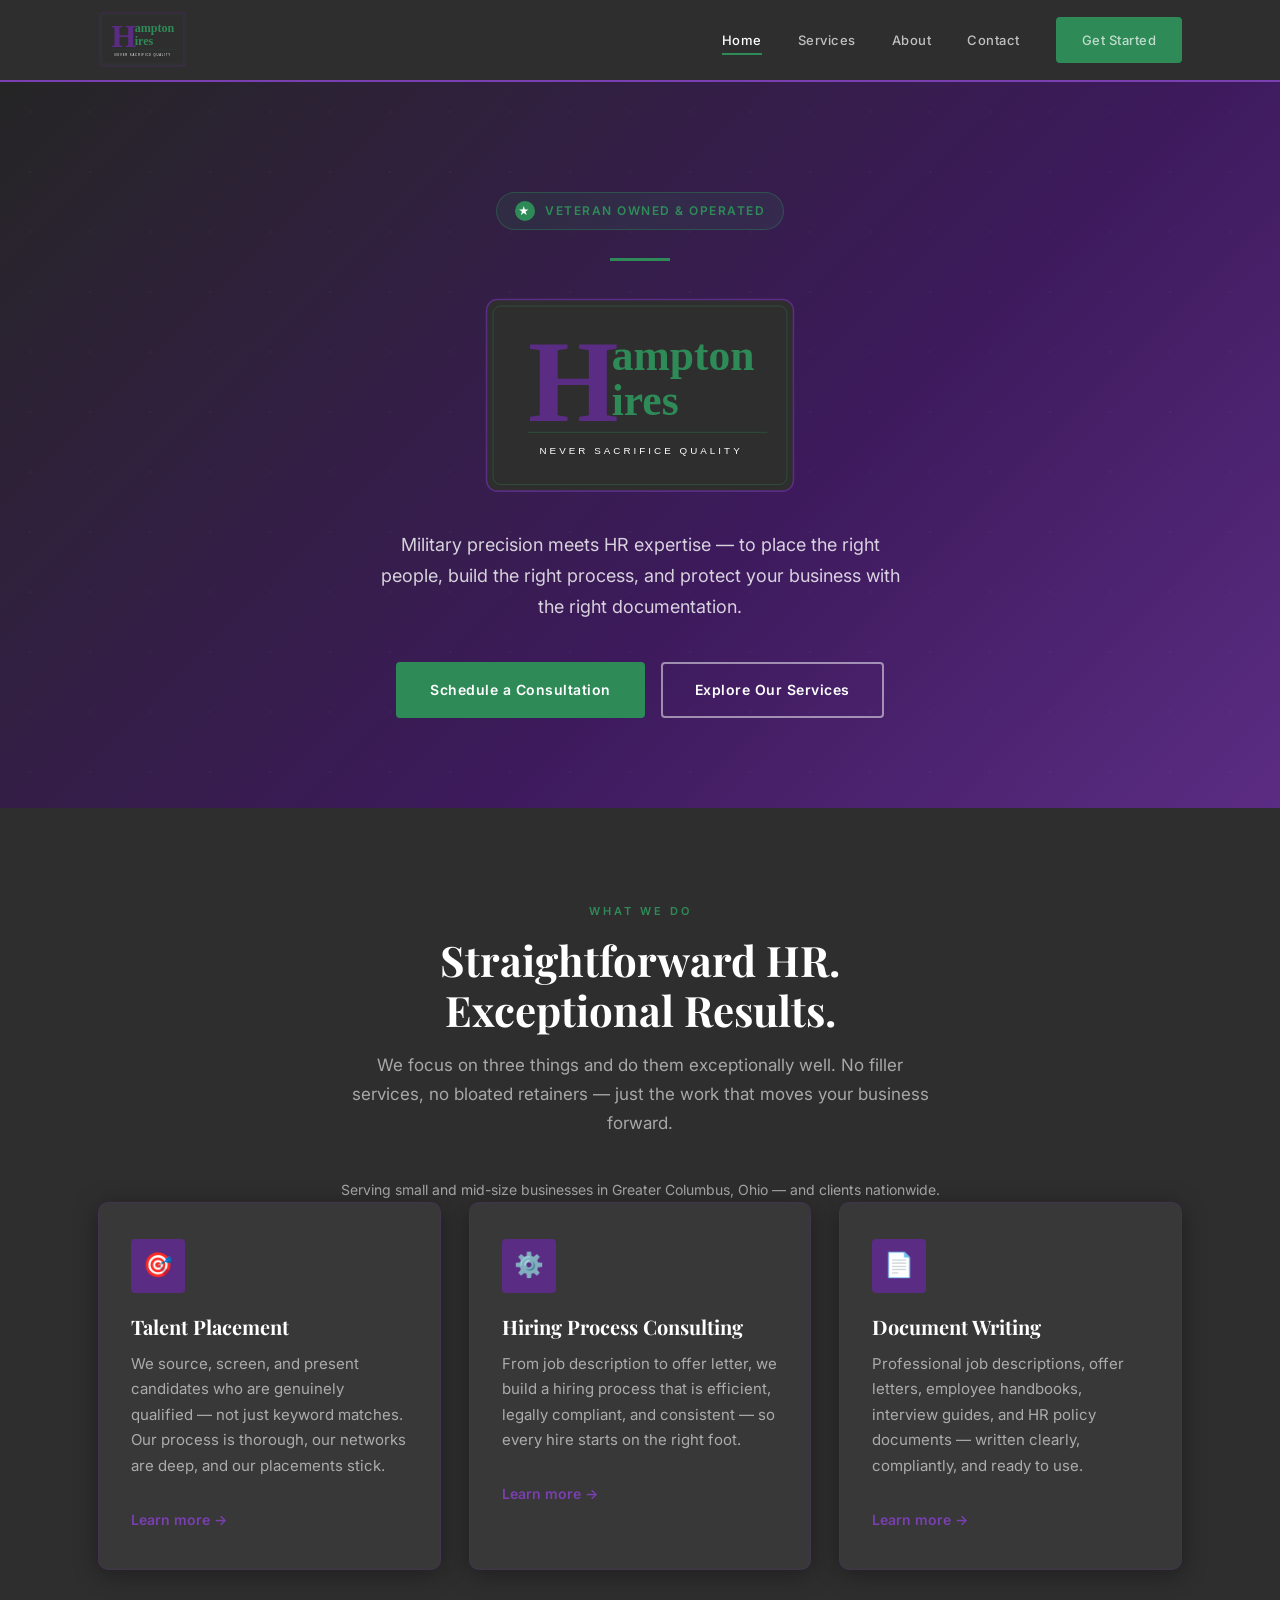
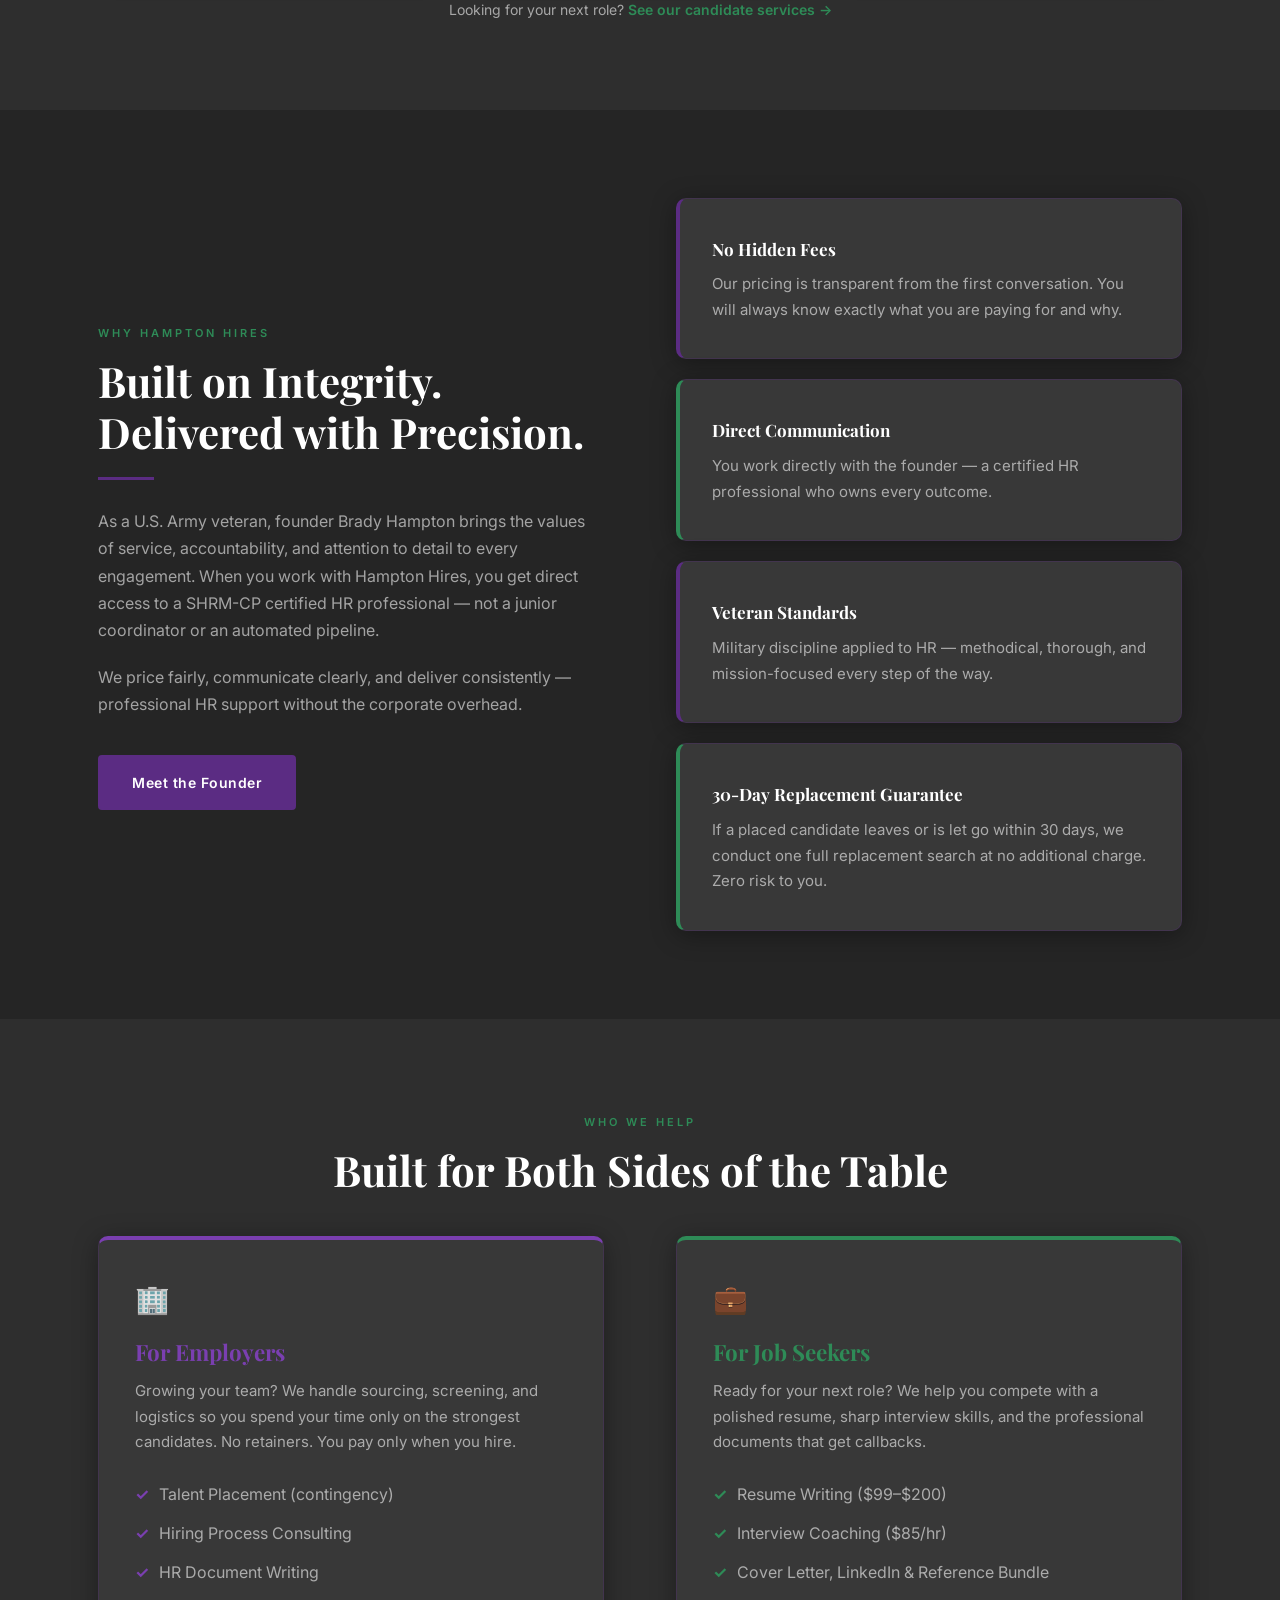
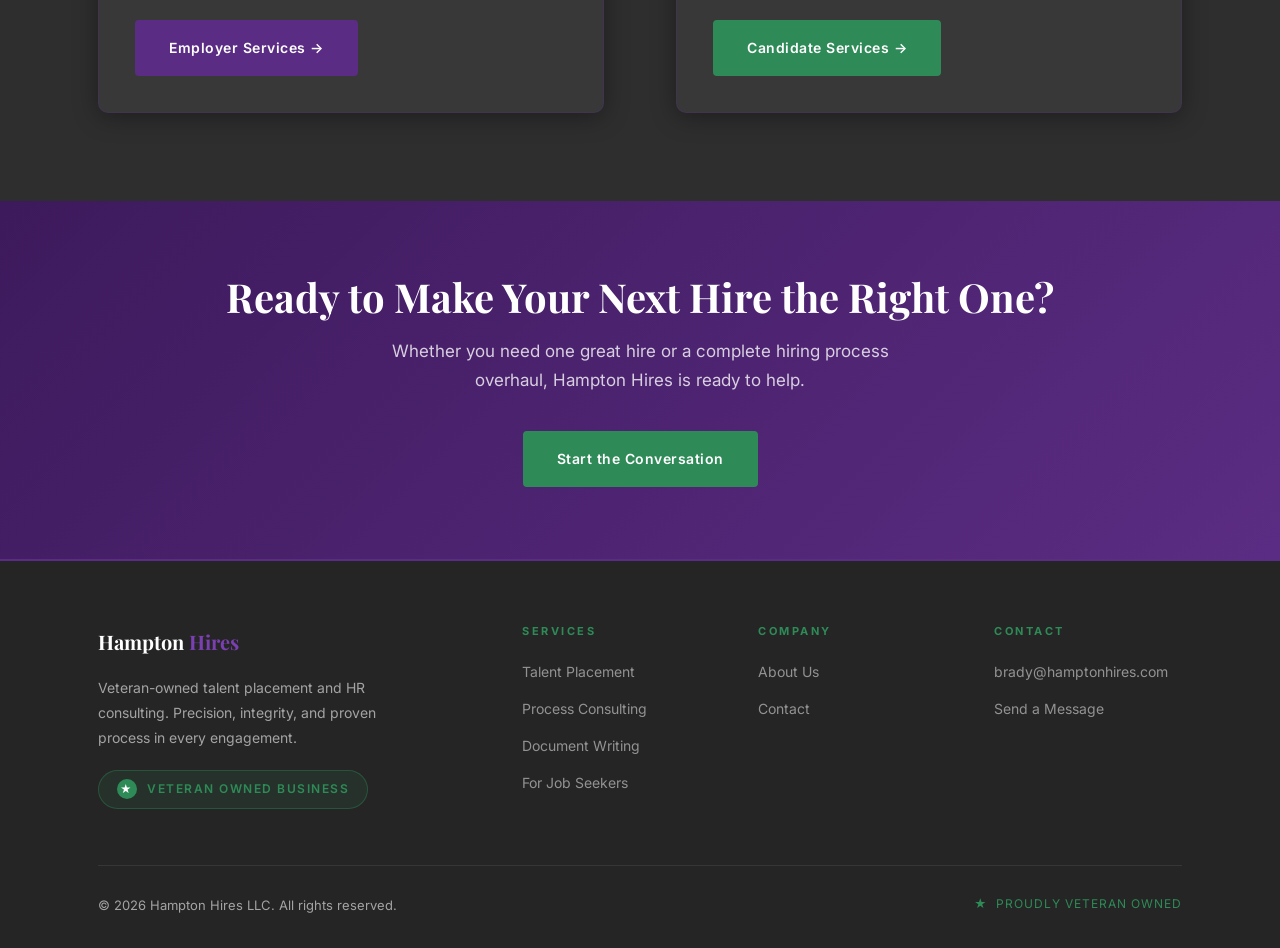
==== index.html @ 9182f96a "Wire Calendly link to all Schedule and Get Started CTAs" ====
<!DOCTYPE html>
<html lang="en">
<head>
  <meta charset="UTF-8"/>
  <meta name="viewport" content="width=device-width, initial-scale=1.0"/>
  <title>Hampton Hires | Precision Talent Placement</title>
  <meta name="description" content="Veteran-owned talent placement and HR consulting for small and mid-size businesses. Serving Greater Columbus, Ohio and clients nationwide. Precision hiring, proven process."/>
  <meta property="og:title" content="Hampton Hires | Precision Talent Placement"/>
  <meta property="og:description" content="Veteran-owned talent placement and HR consulting. Military precision meets HR expertise — Greater Columbus, Ohio and nationwide."/>
  <meta property="og:type" content="website"/>
  <meta property="og:url" content="https://bradyhampton1-design.github.io/hamptonhires/"/>
  <link rel="icon" type="image/svg+xml" href="logo.svg"/>
  <link rel="stylesheet" href="styles.css"/>
</head>
<body>

<nav class="nav">
  <div class="container nav-inner">
    <div class="nav-logo">
      <img src="logo.svg" alt="Hampton Hires — Never Sacrifice Quality" height="52" style="display:block;">
    </div>
    <div class="nav-links">
      <a href="index.html" class="active">Home</a>
      <a href="services.html">Services</a>
      <a href="about.html">About</a>
      <a href="contact.html">Contact</a>
      <a href="https://calendly.com/brady-hampton-1/30min" target="_blank" rel="noopener" class="btn btn-emerald nav-cta">Get Started</a>
    </div>
  </div>
</nav>

<section class="hero">
  <div class="container">
    <div class="hero-content" style="text-align:center;margin-left:auto;margin-right:auto;">
      <div class="vet-badge" style="margin-left:auto;margin-right:auto;">
        <div class="vet-badge-icon">&#9733;</div>
        Veteran Owned &amp; Operated
      </div>
      <div class="hero-rule" style="margin-left:auto;margin-right:auto;"></div>
      <img src="logo.svg" alt="Hampton Hires — Never Sacrifice Quality" style="width:320px;max-width:90%;margin-bottom:28px;display:block;margin-left:auto;margin-right:auto;">
      <p class="hero-sub" style="text-align:center;margin-left:auto;margin-right:auto;">Military precision meets HR expertise &mdash; to place the right people, build the right process, and protect your business with the right documentation.</p>
      <div class="hero-btns" style="justify-content:center;">
        <a href="https://calendly.com/brady-hampton-1/30min" target="_blank" rel="noopener" class="btn btn-emerald">Schedule a Consultation</a>
        <a href="services.html" class="btn btn-outline">Explore Our Services</a>
      </div>
    </div>
  </div>
</section>

<section class="section">
  <div class="container">
    <div class="text-center">
      <span class="eyebrow">What We Do</span>
      <h2 class="section-title">Straightforward HR.<br/>Exceptional Results.</h2>
      <p class="section-sub">We focus on three things and do them exceptionally well. No filler services, no bloated retainers &mdash; just the work that moves your business forward.</p>
      <p style="color:var(--text-muted);font-size:14px;margin-top:-8px;">Serving small and mid-size businesses in Greater Columbus, Ohio &mdash; and clients nationwide.</p>
    </div>
    <div class="card-grid">
      <div class="card">
        <div class="card-icon">&#127919;</div>
        <h3>Talent Placement</h3>
        <p>We source, screen, and present candidates who are genuinely qualified &mdash; not just keyword matches. Our process is thorough, our networks are deep, and our placements stick.</p>
        <br/><a href="services.html" style="color:var(--purple-light);font-weight:600;font-size:14px;">Learn more &rarr;</a>
      </div>
      <div class="card">
        <div class="card-icon">&#9881;&#65039;</div>
        <h3>Hiring Process Consulting</h3>
        <p>From job description to offer letter, we build a hiring process that is efficient, legally compliant, and consistent &mdash; so every hire starts on the right foot.</p>
        <br/><a href="services.html" style="color:var(--purple-light);font-weight:600;font-size:14px;">Learn more &rarr;</a>
      </div>
      <div class="card">
        <div class="card-icon">&#128196;</div>
        <h3>Document Writing</h3>
        <p>Professional job descriptions, offer letters, employee handbooks, interview guides, and HR policy documents &mdash; written clearly, compliantly, and ready to use.</p>
        <br/><a href="services.html" style="color:var(--purple-light);font-weight:600;font-size:14px;">Learn more &rarr;</a>
      </div>
    </div>
    <p style="text-align:center;margin-top:28px;font-size:14px;color:var(--text-muted);">Looking for your next role? <a href="services.html#candidates" style="color:var(--emerald);font-weight:600;">See our candidate services &rarr;</a></p>
  </div>
</section>

<section class="section bg-blush">
  <div class="container">
    <div class="two-col">
      <div>
        <span class="eyebrow">Why Hampton Hires</span>
        <h2 class="section-title" style="text-align:left;">Built on Integrity.<br/>Delivered with Precision.</h2>
        <div class="divider left" style="margin-bottom:28px;"></div>
        <p style="color:var(--text-muted);margin-bottom:20px;">As a U.S. Army veteran, founder Brady Hampton brings the values of service, accountability, and attention to detail to every engagement. When you work with Hampton Hires, you get direct access to a SHRM-CP certified HR professional &mdash; not a junior coordinator or an automated pipeline.</p>
        <p style="color:var(--text-muted);margin-bottom:36px;">We price fairly, communicate clearly, and deliver consistently &mdash; professional HR support without the corporate overhead.</p>
        <a href="about.html" class="btn btn-purple">Meet the Founder</a>
      </div>
      <div style="display:flex;flex-direction:column;gap:20px;">
        <div class="card" style="border-left:4px solid var(--purple);">
          <div style="font-family:'Playfair Display',serif;font-size:17px;font-weight:700;margin-bottom:8px;color:var(--white);">No Hidden Fees</div>
          <p>Our pricing is transparent from the first conversation. You will always know exactly what you are paying for and why.</p>
        </div>
        <div class="card" style="border-left:4px solid var(--emerald);">
          <div style="font-family:'Playfair Display',serif;font-size:17px;font-weight:700;margin-bottom:8px;color:var(--white);">Direct Communication</div>
          <p>You work directly with the founder &mdash; a certified HR professional who owns every outcome.</p>
        </div>
        <div class="card" style="border-left:4px solid var(--purple);">
          <div style="font-family:'Playfair Display',serif;font-size:17px;font-weight:700;margin-bottom:8px;color:var(--white);">Veteran Standards</div>
          <p>Military discipline applied to HR &mdash; methodical, thorough, and mission-focused every step of the way.</p>
        </div>
        <div class="card" style="border-left:4px solid var(--emerald);">
          <div style="font-family:'Playfair Display',serif;font-size:17px;font-weight:700;margin-bottom:8px;color:var(--white);">30-Day Replacement Guarantee</div>
          <p>If a placed candidate leaves or is let go within 30 days, we conduct one full replacement search at no additional charge. Zero risk to you.</p>
        </div>
      </div>
    </div>
  </div>
</section>

<!-- FOR EMPLOYERS / FOR JOB SEEKERS -->
<section class="section">
  <div class="container">
    <div class="text-center" style="margin-bottom:40px;">
      <span class="eyebrow">Who We Help</span>
      <h2 class="section-title">Built for Both Sides of the Table</h2>
    </div>
    <div class="two-col">
      <div class="card" style="border-top:4px solid var(--purple-light);padding:36px;">
        <div style="font-size:28px;margin-bottom:16px;">&#127970;</div>
        <h3 style="color:var(--purple-light);font-family:'Playfair Display',serif;font-size:1.4rem;margin-bottom:12px;">For Employers</h3>
        <p style="color:var(--text-muted);margin-bottom:20px;">Growing your team? We handle sourcing, screening, and logistics so you spend your time only on the strongest candidates. No retainers. You pay only when you hire.</p>
        <ul style="list-style:none;padding:0;margin:0 0 28px;">
          <li style="padding:6px 0;color:var(--text-muted);display:flex;gap:10px;"><span style="color:var(--purple-light);font-weight:700;">&#10003;</span> Talent Placement (contingency)</li>
          <li style="padding:6px 0;color:var(--text-muted);display:flex;gap:10px;"><span style="color:var(--purple-light);font-weight:700;">&#10003;</span> Hiring Process Consulting</li>
          <li style="padding:6px 0;color:var(--text-muted);display:flex;gap:10px;"><span style="color:var(--purple-light);font-weight:700;">&#10003;</span> HR Document Writing</li>
        </ul>
        <a href="services.html" class="btn btn-purple">Employer Services &rarr;</a>
      </div>
      <div class="card" style="border-top:4px solid var(--emerald);padding:36px;">
        <div style="font-size:28px;margin-bottom:16px;">&#128188;</div>
        <h3 style="color:var(--emerald);font-family:'Playfair Display',serif;font-size:1.4rem;margin-bottom:12px;">For Job Seekers</h3>
        <p style="color:var(--text-muted);margin-bottom:20px;">Ready for your next role? We help you compete with a polished resume, sharp interview skills, and the professional documents that get callbacks.</p>
        <ul style="list-style:none;padding:0;margin:0 0 28px;">
          <li style="padding:6px 0;color:var(--text-muted);display:flex;gap:10px;"><span style="color:var(--emerald);font-weight:700;">&#10003;</span> Resume Writing ($99&ndash;$200)</li>
          <li style="padding:6px 0;color:var(--text-muted);display:flex;gap:10px;"><span style="color:var(--emerald);font-weight:700;">&#10003;</span> Interview Coaching ($85/hr)</li>
          <li style="padding:6px 0;color:var(--text-muted);display:flex;gap:10px;"><span style="color:var(--emerald);font-weight:700;">&#10003;</span> Cover Letter, LinkedIn &amp; Reference Bundle</li>
        </ul>
        <a href="services.html#candidates" class="btn btn-emerald">Candidate Services &rarr;</a>
      </div>
    </div>
  </div>
</section>

<section style="background:linear-gradient(135deg,var(--purple-dark),var(--purple));padding:72px 0;">
  <div class="container text-center">
    <h2 style="color:var(--white);font-size:clamp(26px,4vw,40px);margin-bottom:16px;">Ready to Make Your Next Hire the Right One?</h2>
    <p style="color:rgba(255,255,255,0.78);font-size:17px;margin-bottom:36px;max-width:520px;margin-left:auto;margin-right:auto;">Whether you need one great hire or a complete hiring process overhaul, Hampton Hires is ready to help.</p>
    <a href="contact.html" class="btn btn-emerald">Start the Conversation</a>
  </div>
</section>

<footer class="footer">
  <div class="container">
    <div class="footer-grid">
      <div class="footer-brand">
        <div style="color:white;font-family:'Playfair Display',serif;font-size:20px;font-weight:700;">Hampton<span style="color:var(--purple-light);"> Hires</span></div>
        <p>Veteran-owned talent placement and HR consulting. Precision, integrity, and proven process in every engagement.</p>
        <div class="vet-badge" style="margin-top:20px;margin-bottom:0;"><div class="vet-badge-icon">&#9733;</div>Veteran Owned Business</div>
      </div>
      <div>
        <h4>Services</h4>
        <ul>
          <li><a href="services.html">Talent Placement</a></li>
          <li><a href="services.html">Process Consulting</a></li>
          <li><a href="services.html">Document Writing</a></li>
          <li><a href="services.html#candidates">For Job Seekers</a></li>
        </ul>
      </div>
      <div>
        <h4>Company</h4>
        <ul>
          <li><a href="about.html">About Us</a></li>
                    <li><a href="contact.html">Contact</a></li>
        </ul>
      </div>
      <div>
        <h4>Contact</h4>
        <ul>
          <li><a href="mailto:brady@hamptonhires.com">brady@hamptonhires.com</a></li>
          <li><a href="contact.html">Send a Message</a></li>
        </ul>
      </div>
    </div>
    <div class="footer-bottom">
      <span>&copy; 2026 Hampton Hires LLC. All rights reserved.</span>
      <div class="footer-vet"><span>&#9733;</span><span>Proudly Veteran Owned</span></div>
    </div>
  </div>
</footer>
</body>
</html>
---- styles.css ----
/* ═══════════════════════════════════════════════
   HAMPTON HIRES — Shared Stylesheet
   Colors (matching logo):
     Purple   #5b2c83  (primary)
     Emerald  #2e8b57  (secondary / veteran)
     Charcoal #2e2e2e  (main dark background)
     Dark     #252525  (deeper sections)
     Card     #383838  (card surfaces)
     White    #ffffff
═══════════════════════════════════════════════ */

@import url('https://fonts.googleapis.com/css2?family=Playfair+Display:wght@400;600;700&family=Inter:wght@300;400;500;600&display=swap');

*, *::before, *::after { box-sizing: border-box; margin: 0; padding: 0; }

:root {
  --purple:        #5b2c83;
  --purple-dark:   #3d1a5c;
  --purple-light:  #7a3fb0;
  --emerald:       #2e8b57;
  --emerald-dark:  #1f6340;
  --charcoal:      #2e2e2e;
  --charcoal-dark: #252525;
  --charcoal-card: #383838;
  --blush:         var(--purple-light);
  --blush-light:   var(--charcoal-card);
  --white:         #ffffff;
  --text:          #f0f0f0;
  --text-muted:    rgba(255,255,255,0.58);
  --border:        rgba(91,44,131,0.3);
  --radius:        4px;
  --radius-lg:     10px;
  --shadow:        0 4px 24px rgba(0,0,0,0.35);
  --shadow-lg:     0 8px 40px rgba(0,0,0,0.5);
  --transition:    0.22s ease;
}

html { scroll-behavior: smooth; }

body {
  font-family: 'Inter', sans-serif;
  font-size: 16px;
  line-height: 1.7;
  color: var(--text);
  background: var(--charcoal);
}

h1, h2, h3, h4 {
  font-family: 'Playfair Display', Georgia, serif;
  font-weight: 700;
  line-height: 1.2;
  color: var(--white);
}

a { text-decoration: none; color: inherit; }
img { max-width: 100%; display: block; }
ul { list-style: none; }

/* ── UTILITY ── */
.container { max-width: 1140px; margin: 0 auto; padding: 0 28px; }
.section    { padding: 88px 0; }
.section-sm { padding: 56px 0; }
.text-center { text-align: center; }
.text-purple  { color: var(--purple-light); }
.text-emerald { color: var(--emerald); }
.bg-purple    { background: var(--purple); }
.bg-charcoal  { background: var(--charcoal-dark); }
.bg-blush     { background: var(--charcoal-dark); }

.eyebrow {
  display: inline-block;
  font-family: 'Inter', sans-serif;
  font-size: 11px;
  font-weight: 600;
  letter-spacing: 3px;
  text-transform: uppercase;
  color: var(--emerald);
  margin-bottom: 14px;
}

.section-title {
  font-size: clamp(28px, 4vw, 42px);
  margin-bottom: 16px;
}

.section-sub {
  font-size: 17px;
  color: var(--text-muted);
  max-width: 580px;
  margin: 0 auto 48px;
}

/* ── BUTTONS ── */
.btn {
  display: inline-block;
  padding: 14px 32px;
  border-radius: var(--radius);
  font-family: 'Inter', sans-serif;
  font-size: 14px;
  font-weight: 600;
  letter-spacing: 0.5px;
  cursor: pointer;
  transition: all var(--transition);
  border: 2px solid transparent;
}

.btn-purple {
  background: var(--purple);
  color: var(--white);
  border-color: var(--purple);
}
.btn-purple:hover {
  background: var(--purple-dark);
  border-color: var(--purple-dark);
  transform: translateY(-1px);
  box-shadow: 0 6px 20px rgba(91,44,131,0.4);
}

.btn-emerald {
  background: var(--emerald);
  color: var(--white);
  border-color: var(--emerald);
}
.btn-emerald:hover {
  background: var(--emerald-dark);
  border-color: var(--emerald-dark);
  transform: translateY(-1px);
  box-shadow: 0 6px 20px rgba(46,139,87,0.4);
}

.btn-outline {
  background: transparent;
  color: var(--white);
  border-color: rgba(255,255,255,0.5);
}
.btn-outline:hover {
  background: rgba(255,255,255,0.1);
  border-color: var(--white);
}

.btn-outline-purple {
  background: transparent;
  color: var(--purple-light);
  border-color: var(--purple-light);
}
.btn-outline-purple:hover {
  background: var(--purple);
  color: var(--white);
  border-color: var(--purple);
}

/* ── NAVIGATION ── */
.nav {
  position: sticky;
  top: 0;
  z-index: 100;
  background: var(--charcoal);
  border-bottom: 2px solid var(--purple-light);
}

.nav-inner {
  display: flex;
  align-items: center;
  justify-content: space-between;
  height: 80px;
}

.nav-logo {
  display: flex;
  flex-direction: column;
  line-height: 1;
}

.nav-logo img {
  height: 58px;
  width: auto;
}

.nav-links {
  display: flex;
  align-items: center;
  gap: 36px;
}

.nav-links a {
  font-size: 13px;
  font-weight: 500;
  letter-spacing: 0.5px;
  color: rgba(255,255,255,0.7);
  transition: color var(--transition);
  position: relative;
}

.nav-links a::after {
  content: '';
  position: absolute;
  bottom: -4px;
  left: 0;
  width: 0;
  height: 2px;
  background: var(--emerald);
  transition: width var(--transition);
}

.nav-links a:hover,
.nav-links a.active { color: var(--white); }
.nav-links a:hover::after,
.nav-links a.active::after { width: 100%; }

.nav-cta {
  font-size: 13px;
  padding: 10px 24px;
}

/* ── VETERAN BADGE ── */
.vet-badge {
  display: inline-flex;
  align-items: center;
  gap: 10px;
  background: rgba(46,139,87,0.12);
  border: 1px solid rgba(46,139,87,0.4);
  border-radius: 30px;
  padding: 8px 18px;
  font-size: 12px;
  font-weight: 600;
  letter-spacing: 1.5px;
  text-transform: uppercase;
  color: var(--emerald);
  margin-bottom: 28px;
}

.vet-badge-icon {
  width: 20px;
  height: 20px;
  background: var(--emerald);
  border-radius: 50%;
  display: flex;
  align-items: center;
  justify-content: center;
  font-size: 11px;
  color: white;
  flex-shrink: 0;
}

/* ── HERO ── */
.hero {
  background: linear-gradient(135deg, var(--charcoal-dark) 0%, var(--purple-dark) 60%, var(--purple) 100%);
  color: var(--white);
  padding: 110px 0 90px;
  position: relative;
  overflow: hidden;
}

.hero::before {
  content: '';
  position: absolute;
  inset: 0;
  background: url("data:image/svg+xml,%3Csvg width='60' height='60' viewBox='0 0 60 60' xmlns='http://www.w3.org/2000/svg'%3E%3Cg fill='none' fill-rule='evenodd'%3E%3Cg fill='%23ffffff' fill-opacity='0.04'%3E%3Ccircle cx='30' cy='30' r='1'/%3E%3C/g%3E%3C/g%3E%3C/svg%3E");
  pointer-events: none;
}

.hero-content { position: relative; max-width: 680px; margin-left: auto; margin-right: auto; text-align: center; }

.hero h1 {
  font-size: clamp(38px, 6vw, 64px);
  color: var(--white);
  margin-bottom: 24px;
  line-height: 1.1;
}

.hero h1 em {
  font-style: normal;
  color: var(--emerald);
}

.hero-sub {
  font-size: 18px;
  color: rgba(255,255,255,0.8);
  margin-bottom: 40px;
  line-height: 1.7;
  max-width: 520px;
  margin-left: auto;
  margin-right: auto;
  text-align: center;
}

.hero-btns { display: flex; gap: 16px; flex-wrap: wrap; justify-content: center; }

.hero-rule {
  width: 60px;
  height: 3px;
  background: var(--emerald);
  margin: 0 auto 32px;
}

/* ── CARDS ── */
.card-grid {
  display: grid;
  grid-template-columns: repeat(auto-fit, minmax(300px, 1fr));
  gap: 28px;
}

.card {
  background: var(--charcoal-card);
  border: 1px solid rgba(91,44,131,0.3);
  border-radius: var(--radius-lg);
  padding: 36px 32px;
  box-shadow: var(--shadow);
  transition: all var(--transition);
}

.card:hover {
  transform: translateY(-4px);
  box-shadow: var(--shadow-lg);
  border-color: rgba(91,44,131,0.55);
}

.card h3 { font-size: 20px; margin-bottom: 12px; color: var(--white); }
.card p  { font-size: 15px; color: var(--text-muted); line-height: 1.7; }

.card-icon {
  width: 54px;
  height: 54px;
  border-radius: var(--radius);
  background: var(--purple);
  display: flex;
  align-items: center;
  justify-content: center;
  margin-bottom: 22px;
  font-size: 24px;
}

.card-icon.emerald { background: var(--emerald); }

/* ── DIVIDER ── */
.divider {
  width: 56px;
  height: 3px;
  background: var(--purple);
  margin: 20px auto 0;
}

.divider.left    { margin: 20px 0 0; }
.divider.emerald { background: var(--emerald); }

/* ── STATS BAR ── */
.stats-bar {
  background: var(--purple-dark);
  padding: 48px 0;
  border-top: 1px solid rgba(91,44,131,0.4);
  border-bottom: 1px solid rgba(91,44,131,0.4);
}

.stats-grid {
  display: grid;
  grid-template-columns: repeat(auto-fit, minmax(180px, 1fr));
  gap: 32px;
  text-align: center;
}

.stat-num {
  font-family: 'Playfair Display', serif;
  font-size: 42px;
  font-weight: 700;
  color: var(--white);
  line-height: 1;
  margin-bottom: 6px;
}

.stat-label {
  font-size: 12px;
  letter-spacing: 2px;
  text-transform: uppercase;
  color: rgba(255,255,255,0.6);
}

/* ── PRICING ── */
.pricing-note {
  background: var(--charcoal-dark);
  border: 1px solid var(--border);
  color: var(--white);
  border-radius: var(--radius-lg);
  padding: 40px 48px;
  display: flex;
  align-items: center;
  gap: 40px;
  flex-wrap: wrap;
  overflow: hidden;
  min-width: 0;
}

.pricing-range {
  font-family: 'Playfair Display', serif;
  font-size: clamp(28px, 5vw, 44px);
  font-weight: 700;
  color: var(--emerald);
  white-space: nowrap;
  flex-shrink: 1;
  min-width: 0;
}

.pricing-sub {
  font-size: 13px;
  color: rgba(255,255,255,0.55);
  margin-top: 4px;
  letter-spacing: 1px;
  text-transform: uppercase;
}

/* ── JOB CARDS ── */
.job-card {
  background: var(--charcoal-card);
  border: 1px solid rgba(91,44,131,0.25);
  border-left: 4px solid var(--purple);
  border-radius: var(--radius-lg);
  padding: 28px 32px;
  display: flex;
  align-items: flex-start;
  justify-content: space-between;
  gap: 24px;
  box-shadow: var(--shadow);
  transition: all var(--transition);
  flex-wrap: wrap;
}

.job-card:hover {
  transform: translateY(-2px);
  box-shadow: var(--shadow-lg);
  border-left-color: var(--emerald);
}

.job-title { font-size: 20px; margin-bottom: 6px; color: var(--white); }

.job-meta {
  display: flex;
  gap: 18px;
  flex-wrap: wrap;
  font-size: 13px;
  color: var(--text-muted);
  margin-top: 8px;
}

.job-tag {
  display: inline-block;
  background: rgba(91,44,131,0.2);
  color: var(--purple-light);
  font-size: 11px;
  font-weight: 600;
  letter-spacing: 1px;
  text-transform: uppercase;
  padding: 4px 12px;
  border-radius: 20px;
  border: 1px solid rgba(91,44,131,0.35);
}

/* ── FOOTER ── */
.footer {
  background: var(--charcoal-dark);
  color: var(--text-muted);
  padding: 64px 0 32px;
  border-top: 2px solid var(--purple);
}

.footer-grid {
  display: grid;
  grid-template-columns: 2fr 1fr 1fr 1fr;
  gap: 48px;
  margin-bottom: 56px;
}

.footer-brand p {
  font-size: 14px;
  line-height: 1.8;
  margin-top: 16px;
  max-width: 280px;
}

.footer h4 {
  font-family: 'Inter', sans-serif;
  font-size: 11px;
  letter-spacing: 2.5px;
  text-transform: uppercase;
  color: var(--emerald);
  margin-bottom: 20px;
}

.footer ul li { margin-bottom: 10px; }
.footer ul li a {
  font-size: 14px;
  color: rgba(255,255,255,0.5);
  transition: color var(--transition);
}
.footer ul li a:hover { color: var(--white); }

.footer-bottom {
  border-top: 1px solid rgba(255,255,255,0.08);
  padding-top: 28px;
  display: flex;
  justify-content: space-between;
  align-items: center;
  flex-wrap: wrap;
  gap: 12px;
  font-size: 13px;
}

.footer-vet {
  display: flex;
  align-items: center;
  gap: 8px;
  font-size: 12px;
  color: var(--emerald);
  letter-spacing: 1px;
  text-transform: uppercase;
}

/* ── PAGE HEADER ── */
.page-header {
  background: linear-gradient(135deg, var(--charcoal-dark) 0%, var(--purple-dark) 100%);
  padding: 72px 0 60px;
  color: var(--white);
  border-bottom: 1px solid rgba(91,44,131,0.3);
}

.page-header h1 { color: var(--white); font-size: clamp(32px,5vw,52px); }
.page-header p  { color: rgba(255,255,255,0.7); font-size: 17px; margin-top: 14px; max-width: 560px; }

/* ── FORM ── */
.form-group { margin-bottom: 22px; }
label {
  display: block;
  font-size: 13px;
  font-weight: 600;
  letter-spacing: 0.5px;
  color: rgba(255,255,255,0.85);
  margin-bottom: 8px;
}
input, textarea, select {
  width: 100%;
  padding: 13px 16px;
  border: 1px solid rgba(91,44,131,0.35);
  border-radius: var(--radius);
  font-family: 'Inter', sans-serif;
  font-size: 15px;
  color: var(--text);
  background: var(--charcoal-dark);
  transition: border-color var(--transition), box-shadow var(--transition);
  outline: none;
}
input::placeholder, textarea::placeholder { color: rgba(255,255,255,0.42); }
select option { background: var(--charcoal-dark); color: var(--text); }
input:focus, textarea:focus, select:focus {
  border-color: var(--purple-light);
  box-shadow: 0 0 0 3px rgba(91,44,131,0.2);
}
textarea { min-height: 140px; resize: vertical; }

/* ── TWO COLUMN GRIDS ── */
.two-col { display: grid; grid-template-columns: 1fr 1fr; gap: 72px; align-items: center; }
.two-col-aside { display: grid; grid-template-columns: 1fr 360px; gap: 56px; align-items: start; }

/* ── RESPONSIVE ── */
@media (max-width: 768px) {
  .nav-links { display: none; }
  .footer-grid { grid-template-columns: 1fr 1fr; }
  .pricing-note { flex-direction: column; gap: 20px; }
  .job-card { flex-direction: column; }
  .two-col { grid-template-columns: 1fr; gap: 40px; }
  .two-col-aside { grid-template-columns: 1fr; gap: 40px; }
}

@media (max-width: 480px) {
  .footer-grid { grid-template-columns: 1fr; }
  .hero-btns { flex-direction: column; }
  .section { padding: 60px 0; }
}
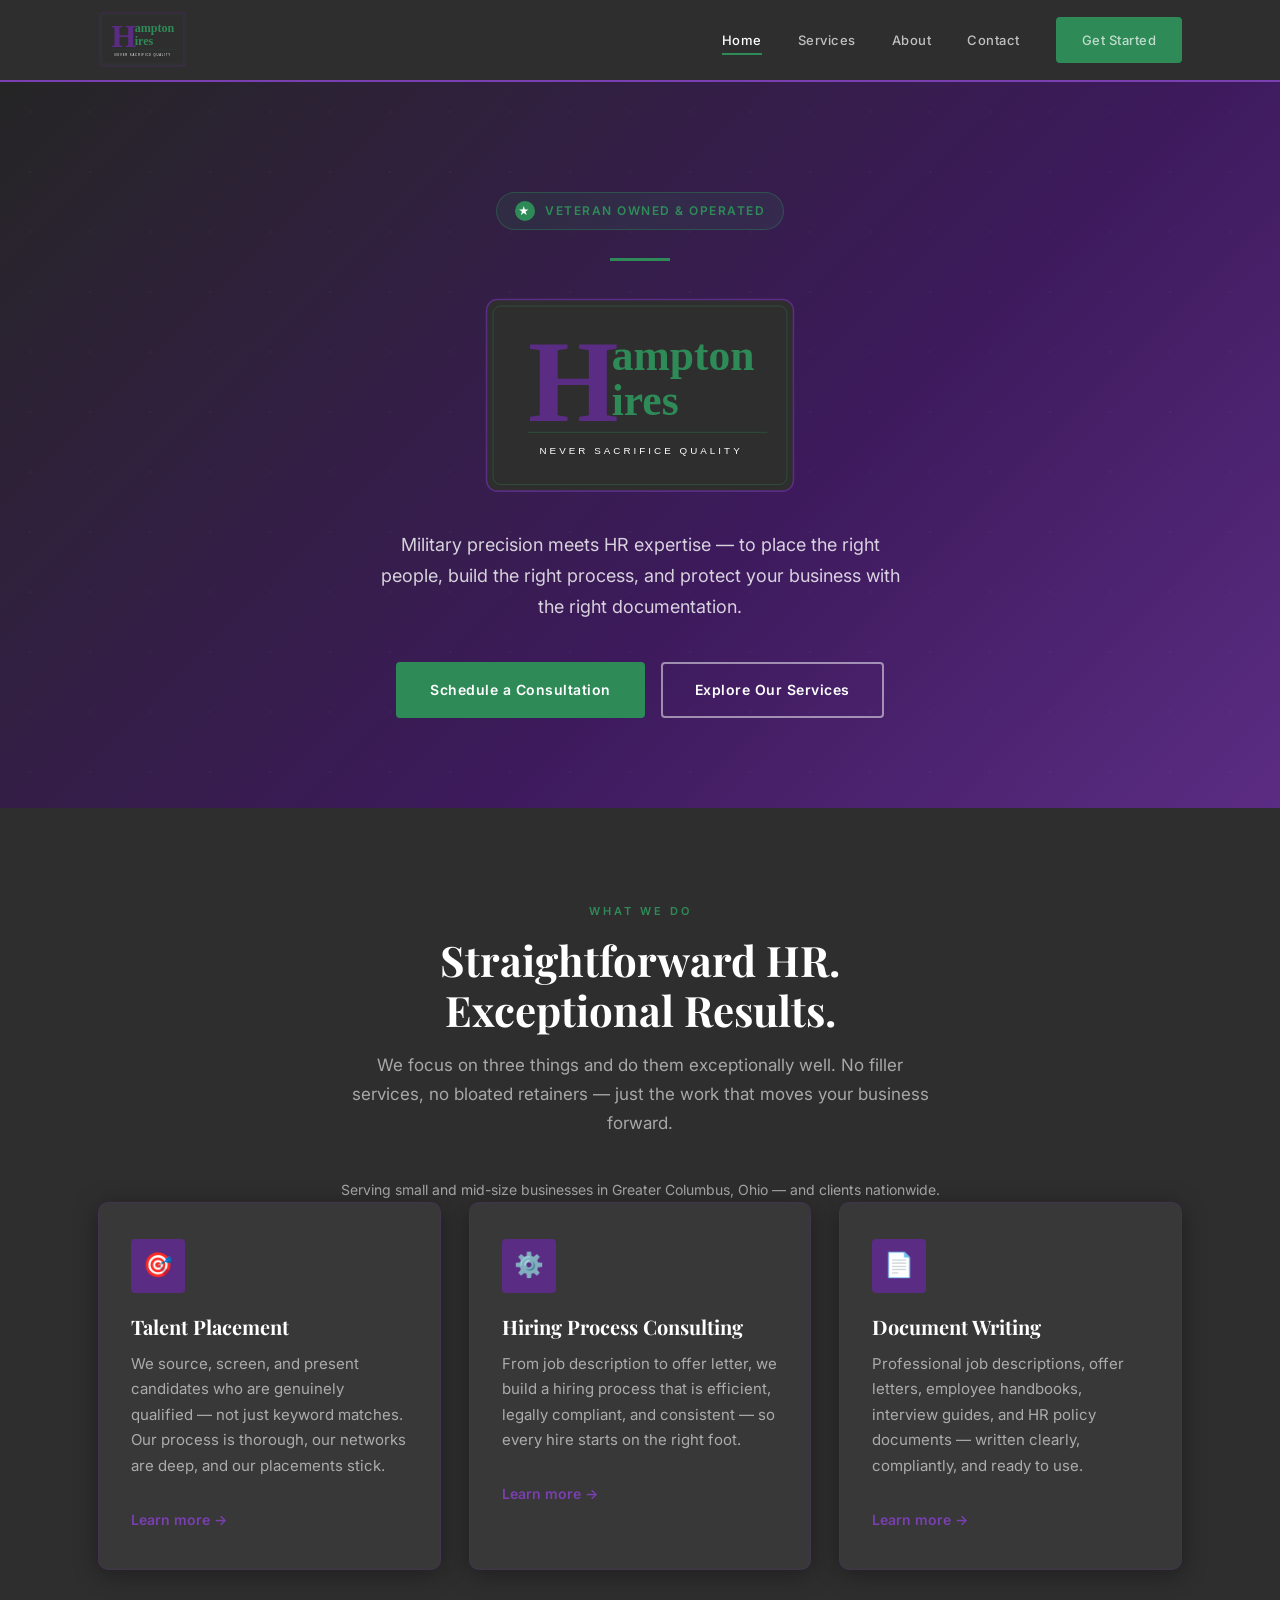
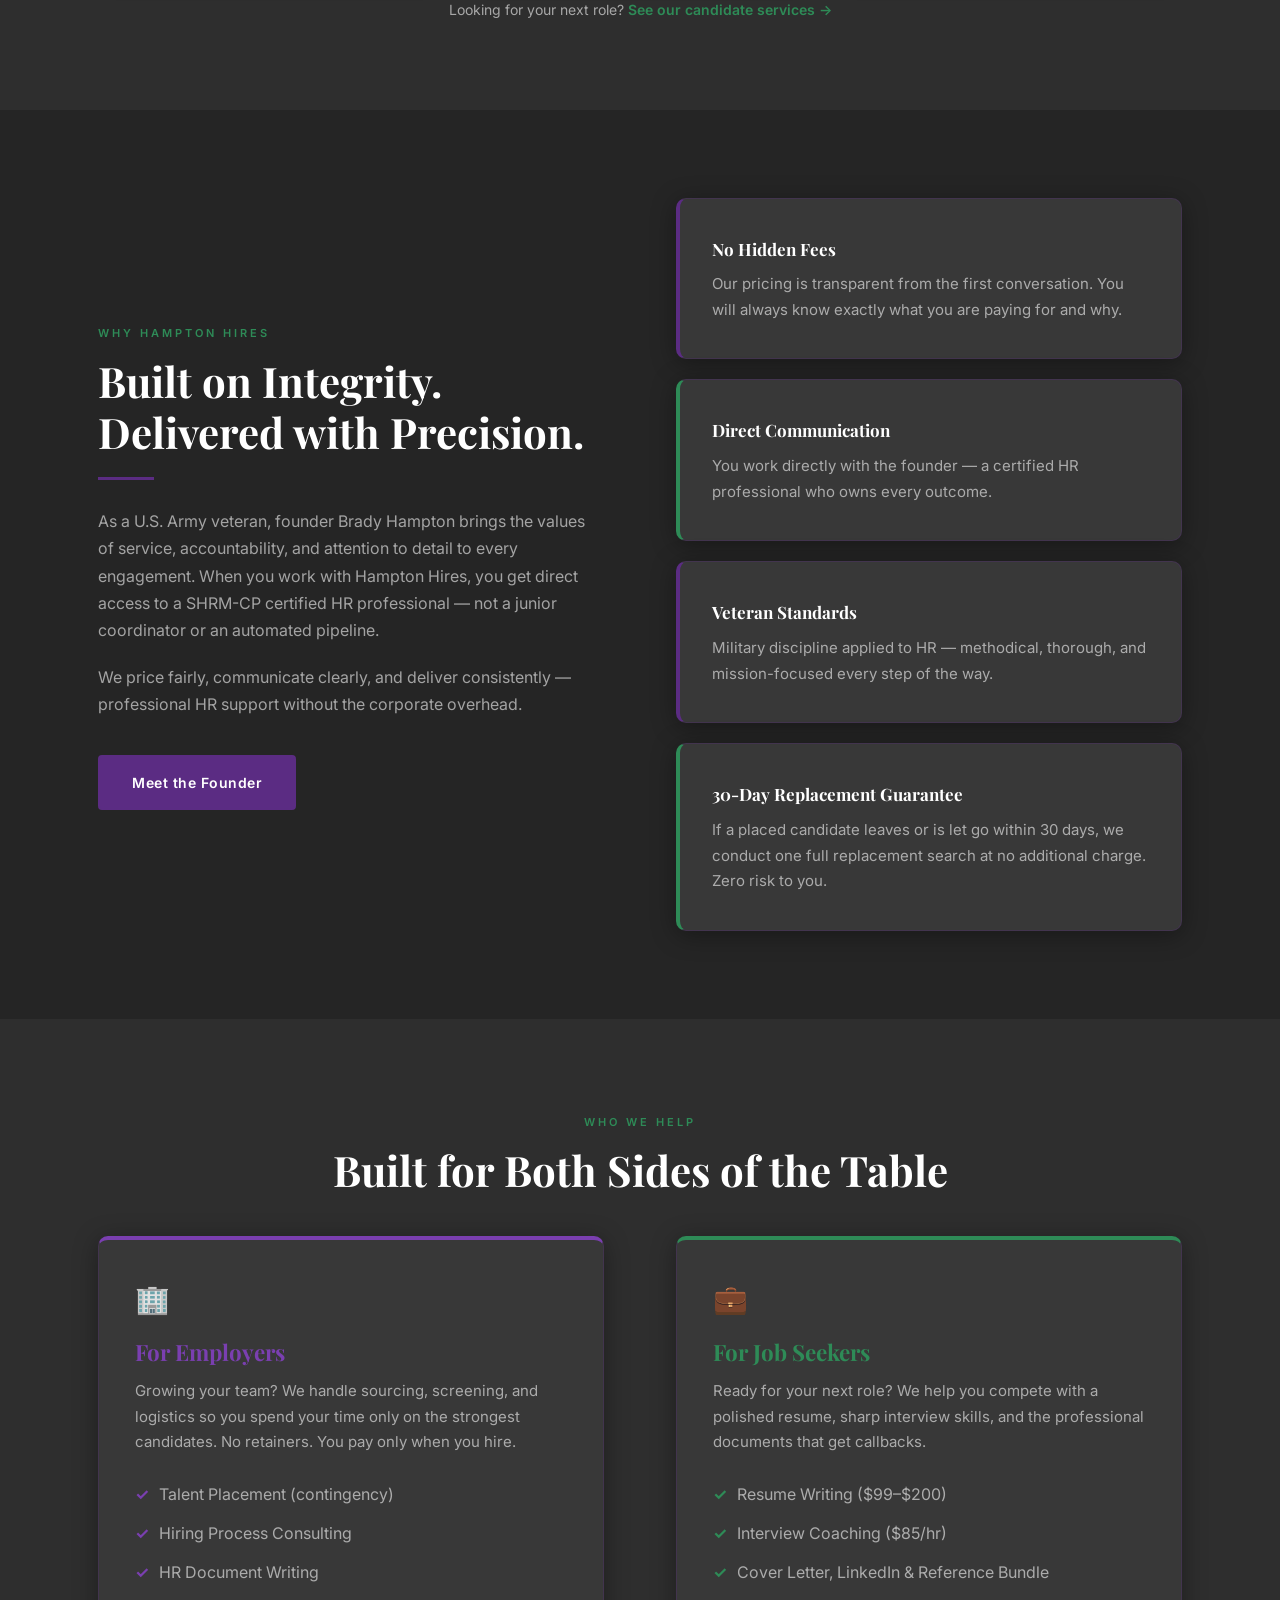
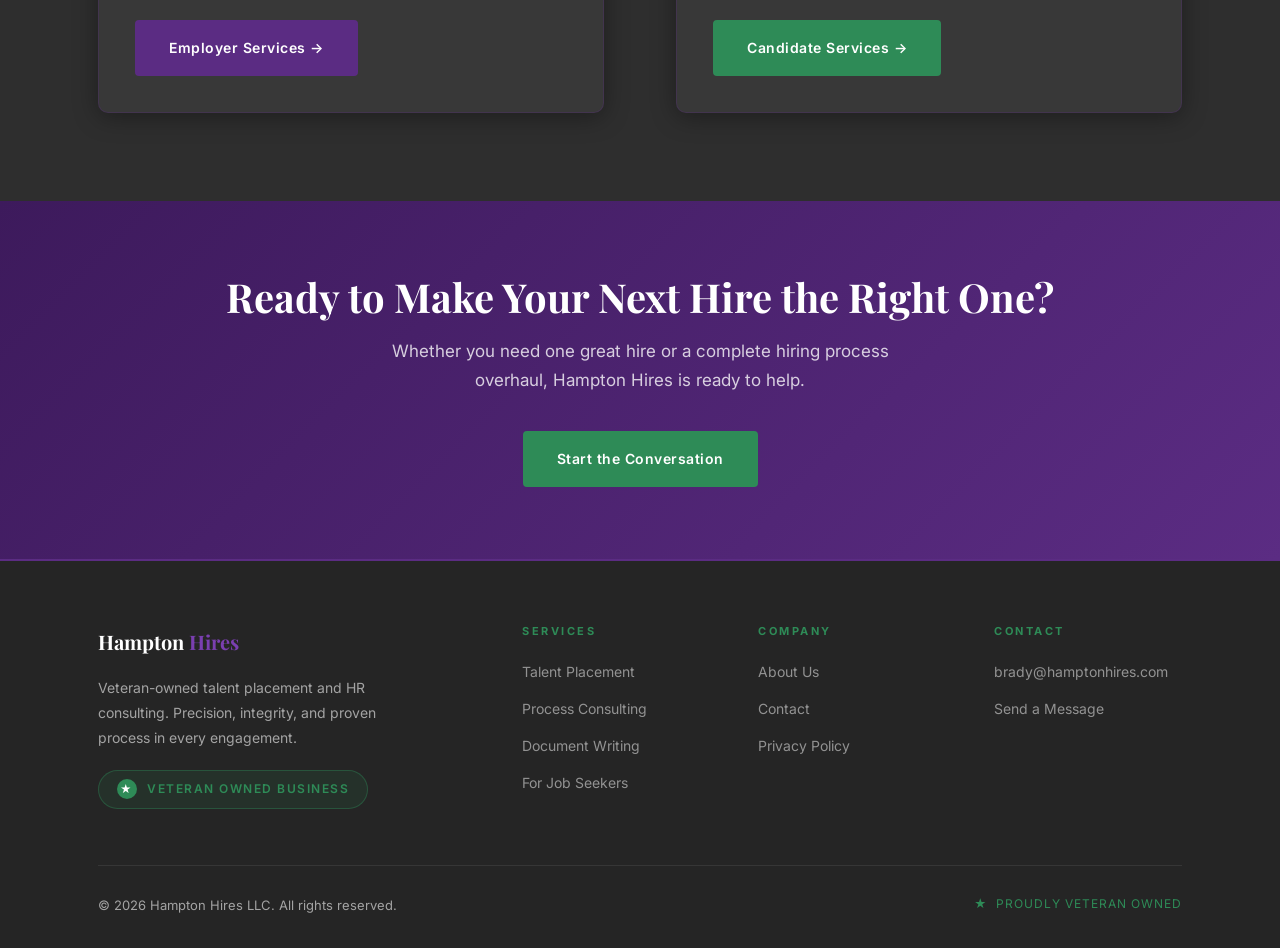
==== commit d95cb219: "Add privacy policy page and footer links" ====
--- a/index.html
+++ b/index.html
@@ -176,6 +176,7 @@
         <ul>
           <li><a href="about.html">About Us</a></li>
                     <li><a href="contact.html">Contact</a></li>
+          <li><a href="privacy.html">Privacy Policy</a></li>
         </ul>
       </div>
       <div>
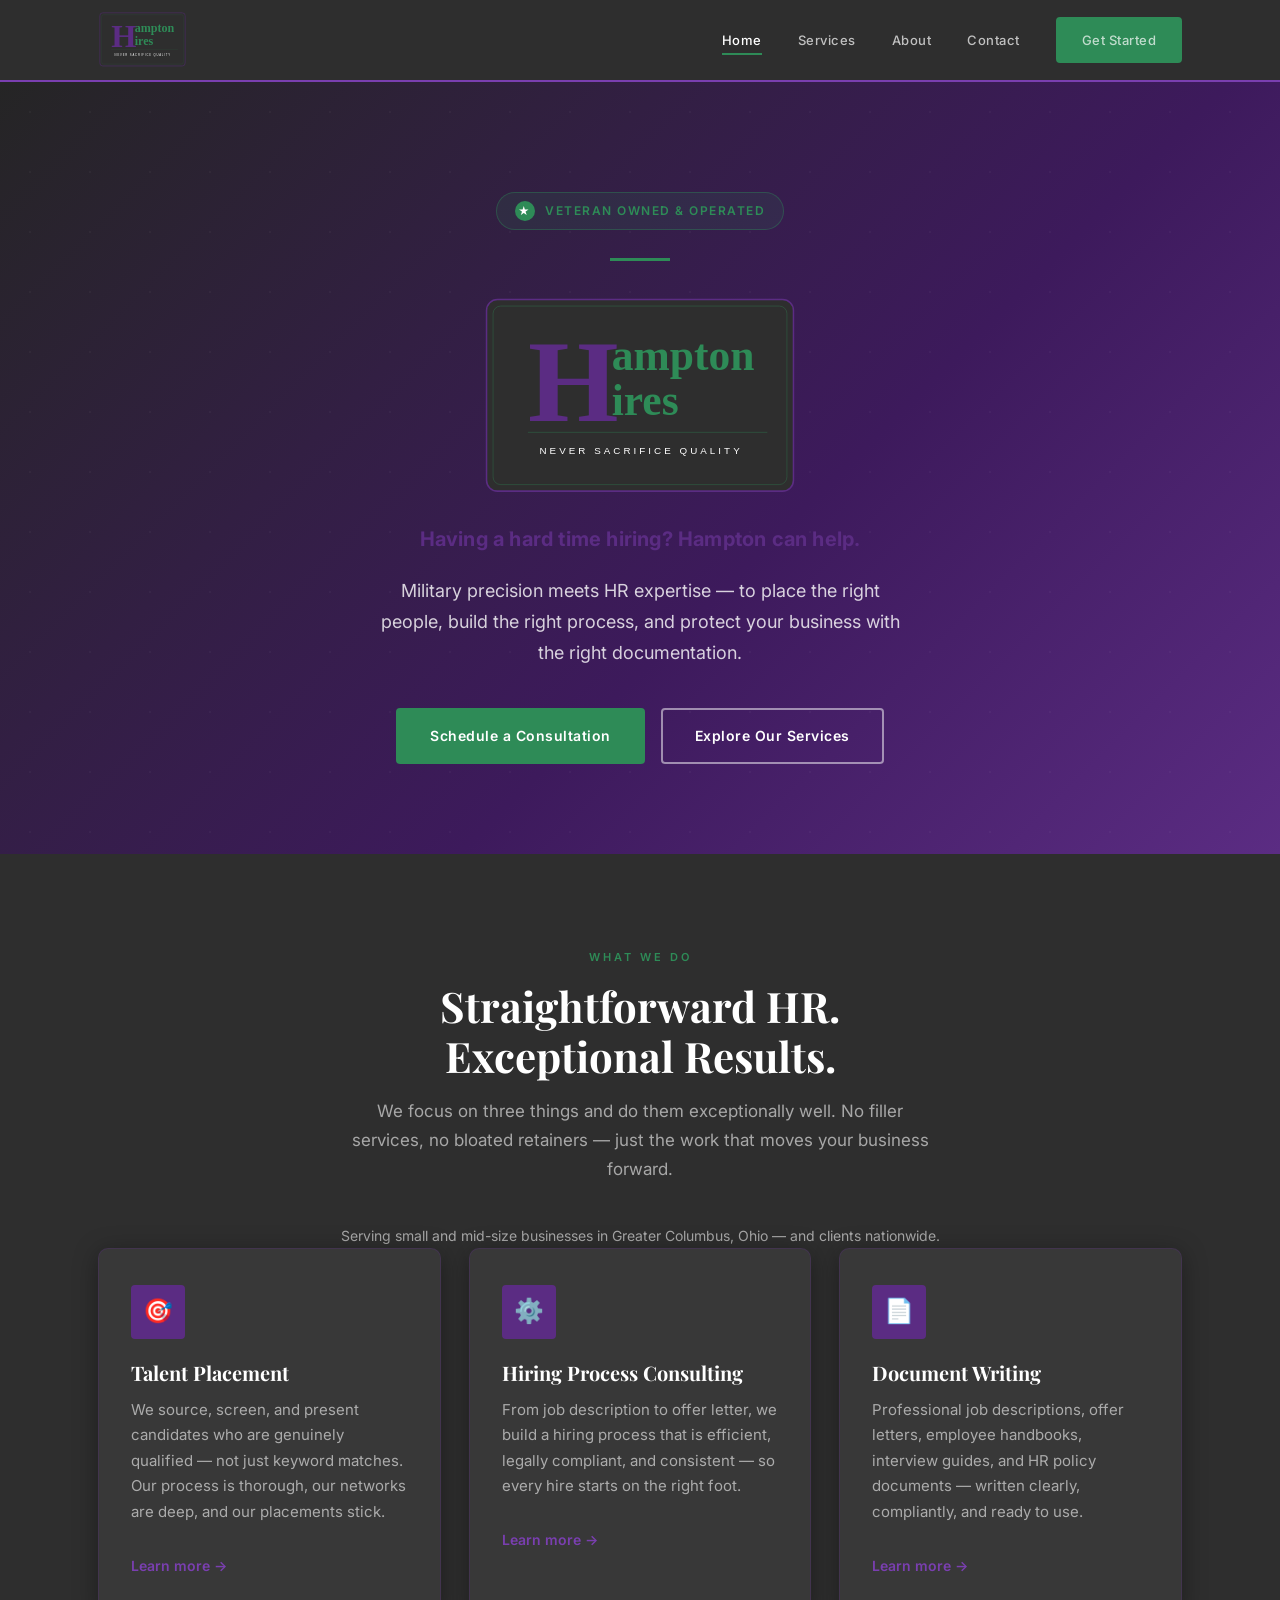
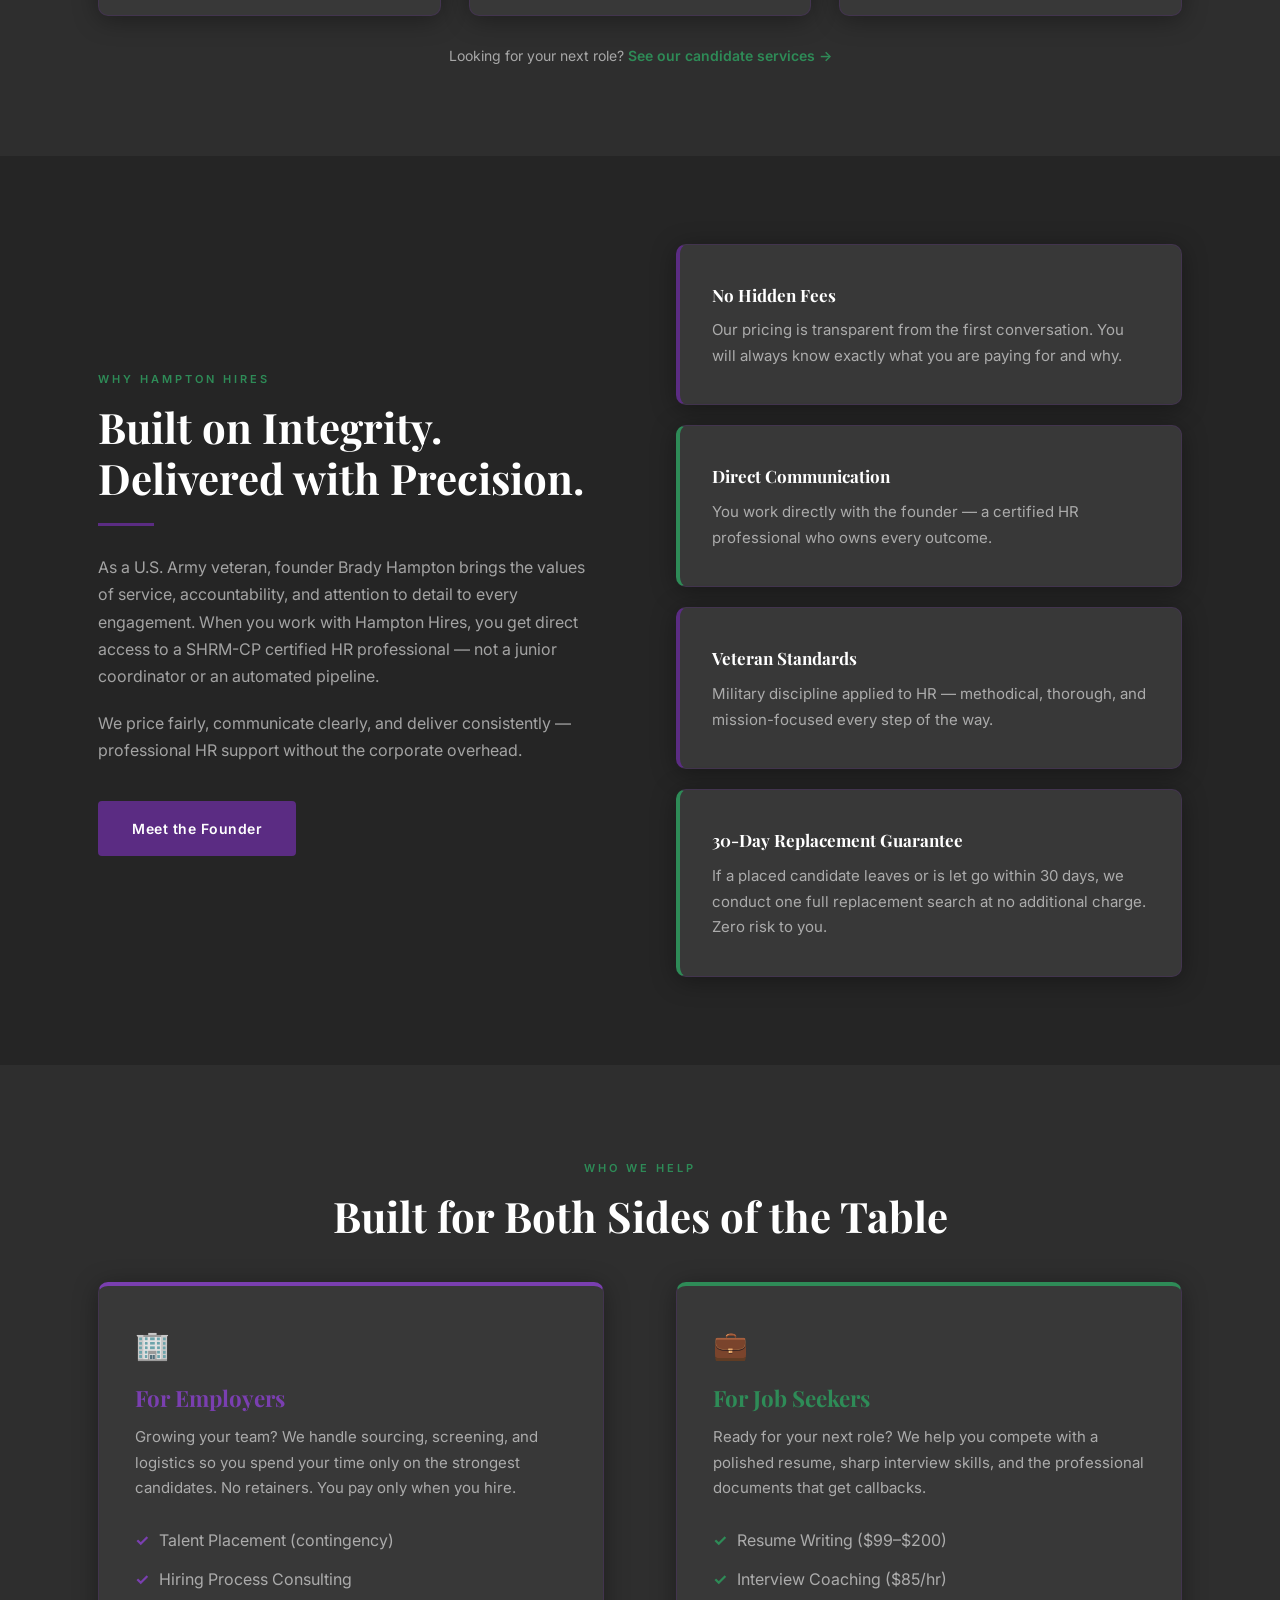
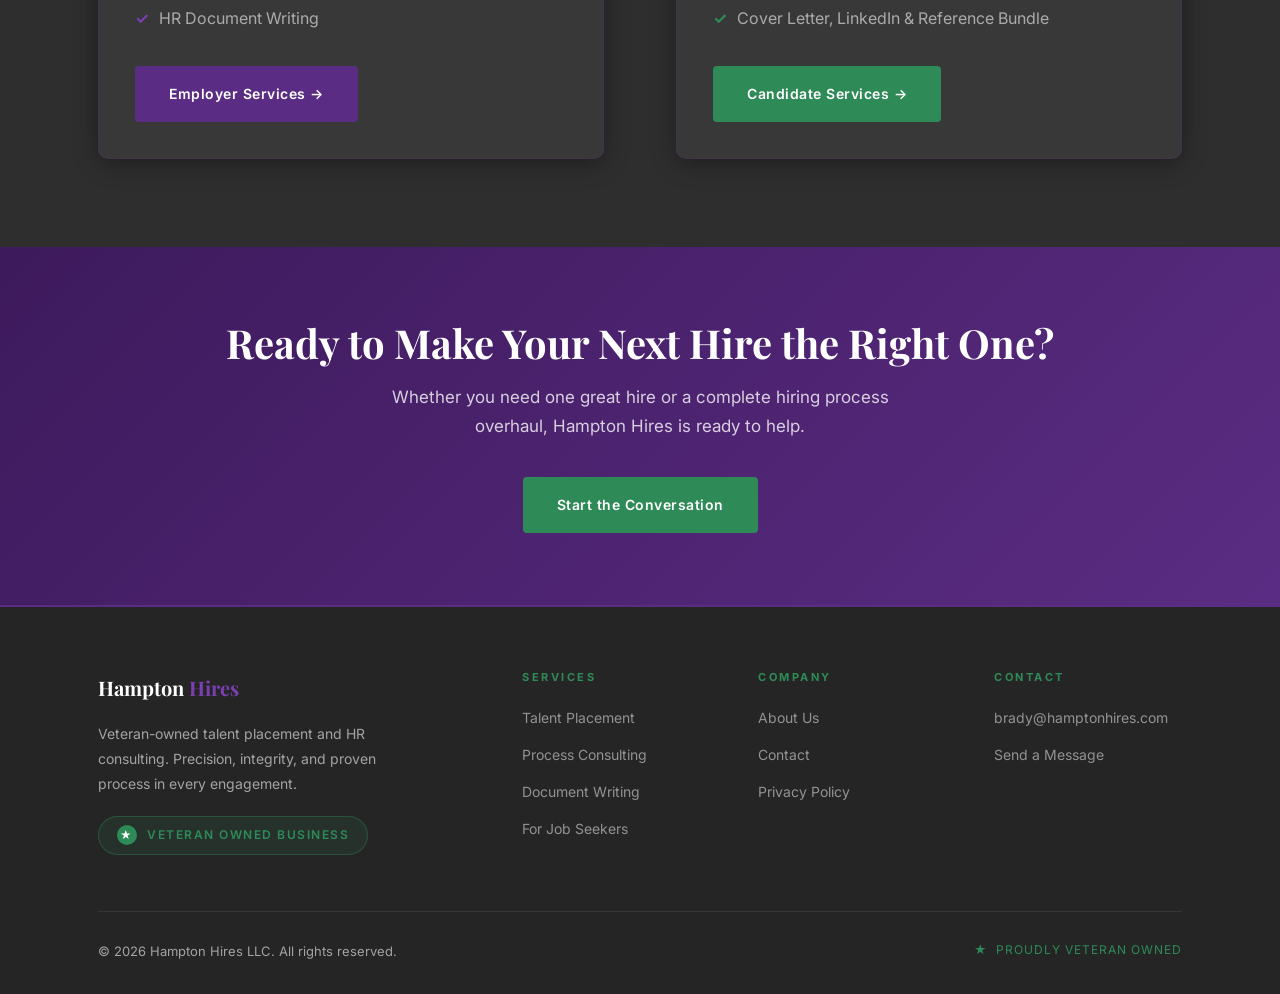
==== commit 862a22bc: "Add slogan to hero: Having a hard time hiring? Hampton can help." ====
--- a/index.html
+++ b/index.html
@@ -3,14 +3,46 @@
 <head>
   <meta charset="UTF-8"/>
   <meta name="viewport" content="width=device-width, initial-scale=1.0"/>
-  <title>Hampton Hires | Precision Talent Placement</title>
+  <title>Hampton Hires | Recruiter &amp; HR Consulting in Columbus, Ohio</title>
   <meta name="description" content="Veteran-owned talent placement and HR consulting for small and mid-size businesses. Serving Greater Columbus, Ohio and clients nationwide. Precision hiring, proven process."/>
   <meta property="og:title" content="Hampton Hires | Precision Talent Placement"/>
   <meta property="og:description" content="Veteran-owned talent placement and HR consulting. Military precision meets HR expertise — Greater Columbus, Ohio and nationwide."/>
   <meta property="og:type" content="website"/>
-  <meta property="og:url" content="https://bradyhampton1-design.github.io/hamptonhires/"/>
+  <meta property="og:url" content="https://hamptonhires.com/"/>
+    <link rel="canonical" href="https://hamptonhires.com/"/>
   <link rel="icon" type="image/svg+xml" href="logo.svg"/>
   <link rel="stylesheet" href="styles.css"/>
+  <script type="application/ld+json">
+  {
+    "@context": "https://schema.org",
+    "@type": "ProfessionalService",
+    "name": "Hampton Hires LLC",
+    "description": "Veteran-owned talent placement and HR consulting firm serving Greater Columbus, Ohio and clients nationwide. Contingency recruiting with transparent fees and a candidate-first process.",
+    "url": "https://hamptonhires.com",
+    "telephone": "+17406043091",
+    "email": "brady@hamptonhires.com",
+    "address": {
+      "@type": "PostalAddress",
+      "streetAddress": "122 N. Madison Rd.",
+      "addressLocality": "London",
+      "addressRegion": "OH",
+      "postalCode": "43140",
+      "addressCountry": "US"
+    },
+    "areaServed": [
+      {"@type": "City", "name": "Columbus", "sameAs": "https://en.wikipedia.org/wiki/Columbus,_Ohio"},
+      {"@type": "State", "name": "Ohio", "sameAs": "https://en.wikipedia.org/wiki/Ohio"},
+      {"@type": "Text", "name": "Nationwide"}
+    ],
+    "founder": {
+      "@type": "Person",
+      "name": "Brady Hampton",
+      "jobTitle": "Founder",
+      "hasCredential": "SHRM-CP"
+    },
+    "knowsAbout": ["Talent Acquisition", "Recruiting", "HR Consulting", "Small Business HR", "Contingency Recruiting"]
+  }
+  </script>
 </head>
 <body>
 
@@ -37,7 +69,8 @@
         Veteran Owned &amp; Operated
       </div>
       <div class="hero-rule" style="margin-left:auto;margin-right:auto;"></div>
-      <img src="logo.svg" alt="Hampton Hires — Never Sacrifice Quality" style="width:320px;max-width:90%;margin-bottom:28px;display:block;margin-left:auto;margin-right:auto;">
+      <img src="logo.svg" alt="Hampton Hires — Never Sacrifice Quality" style="width:320px;max-width:90%;margin-bottom:20px;display:block;margin-left:auto;margin-right:auto;">
+      <p style="font-size:1.25rem;font-weight:700;color:#5B2C83;margin:0 auto 20px;text-align:center;letter-spacing:0.01em;">Having a hard time hiring? Hampton can help.</p>
       <p class="hero-sub" style="text-align:center;margin-left:auto;margin-right:auto;">Military precision meets HR expertise &mdash; to place the right people, build the right process, and protect your business with the right documentation.</p>
       <div class="hero-btns" style="justify-content:center;">
         <a href="https://calendly.com/brady-hampton-1/30min" target="_blank" rel="noopener" class="btn btn-emerald">Schedule a Consultation</a>
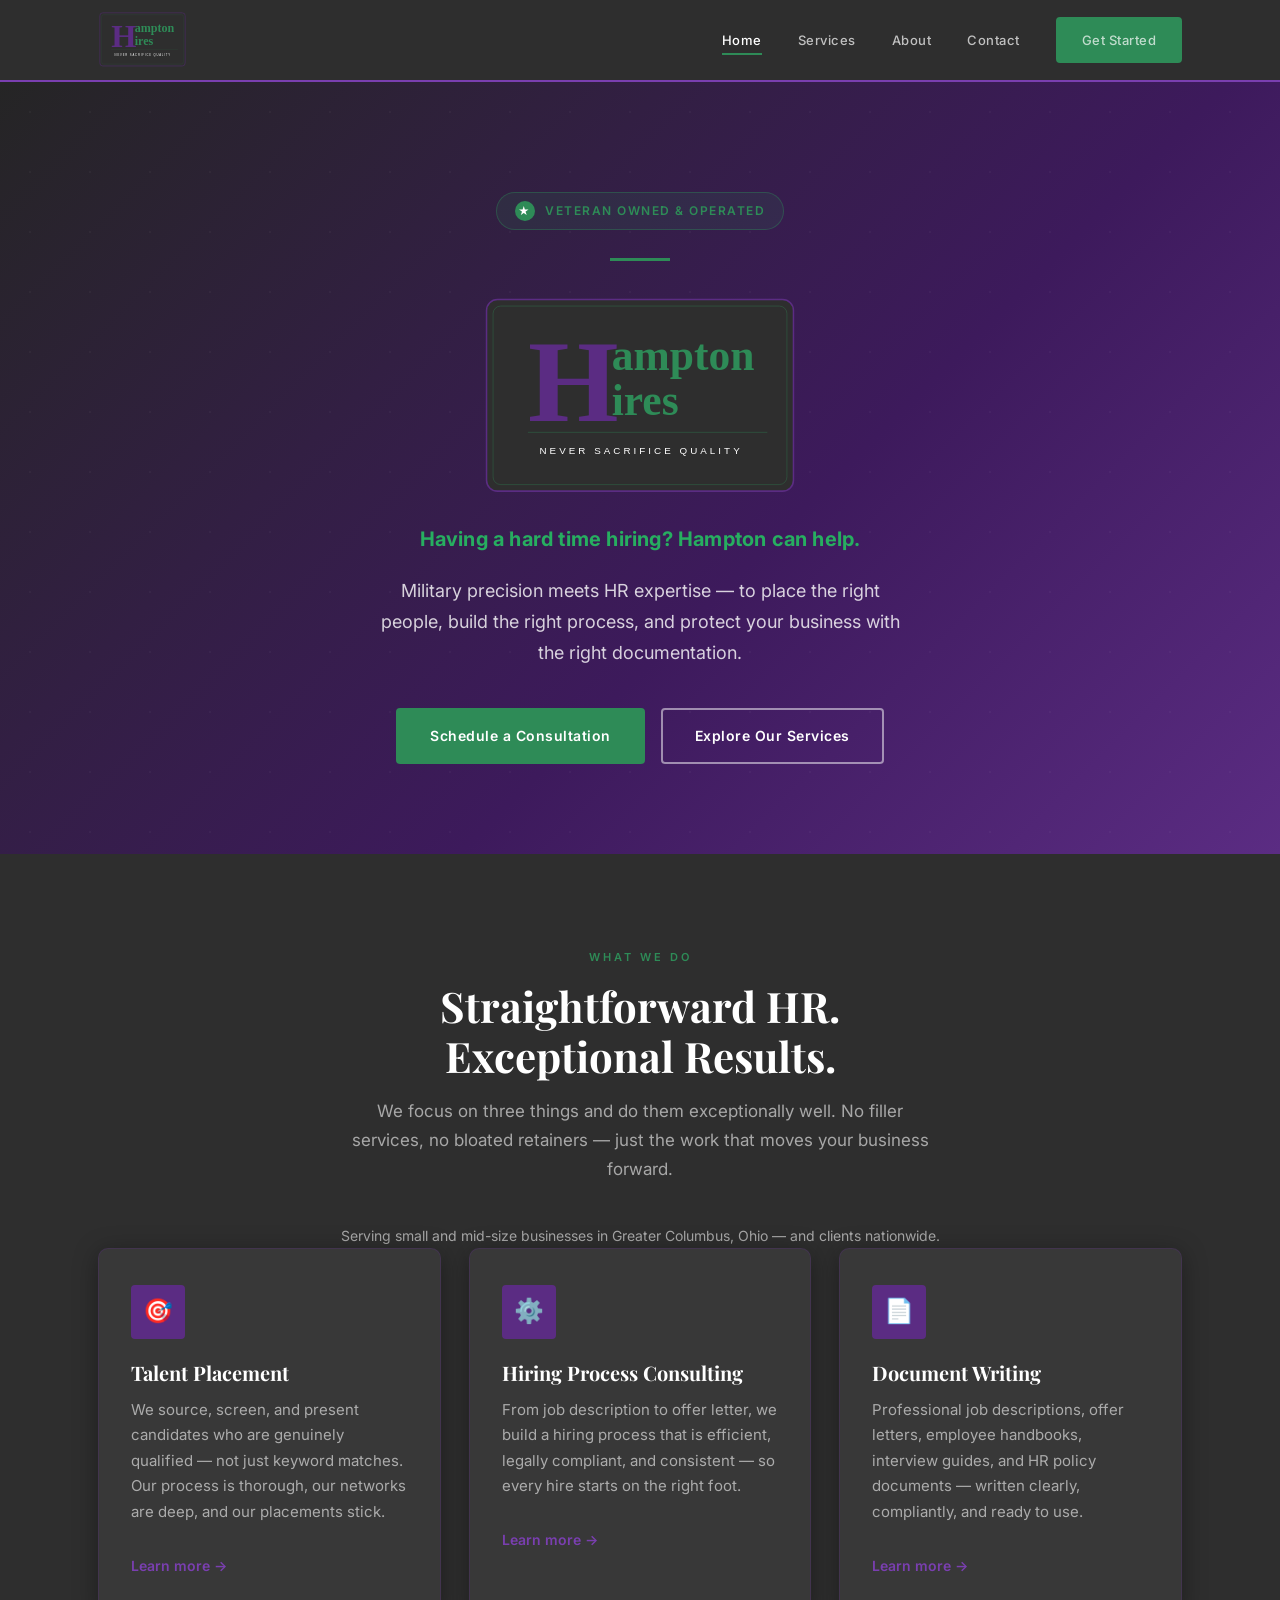
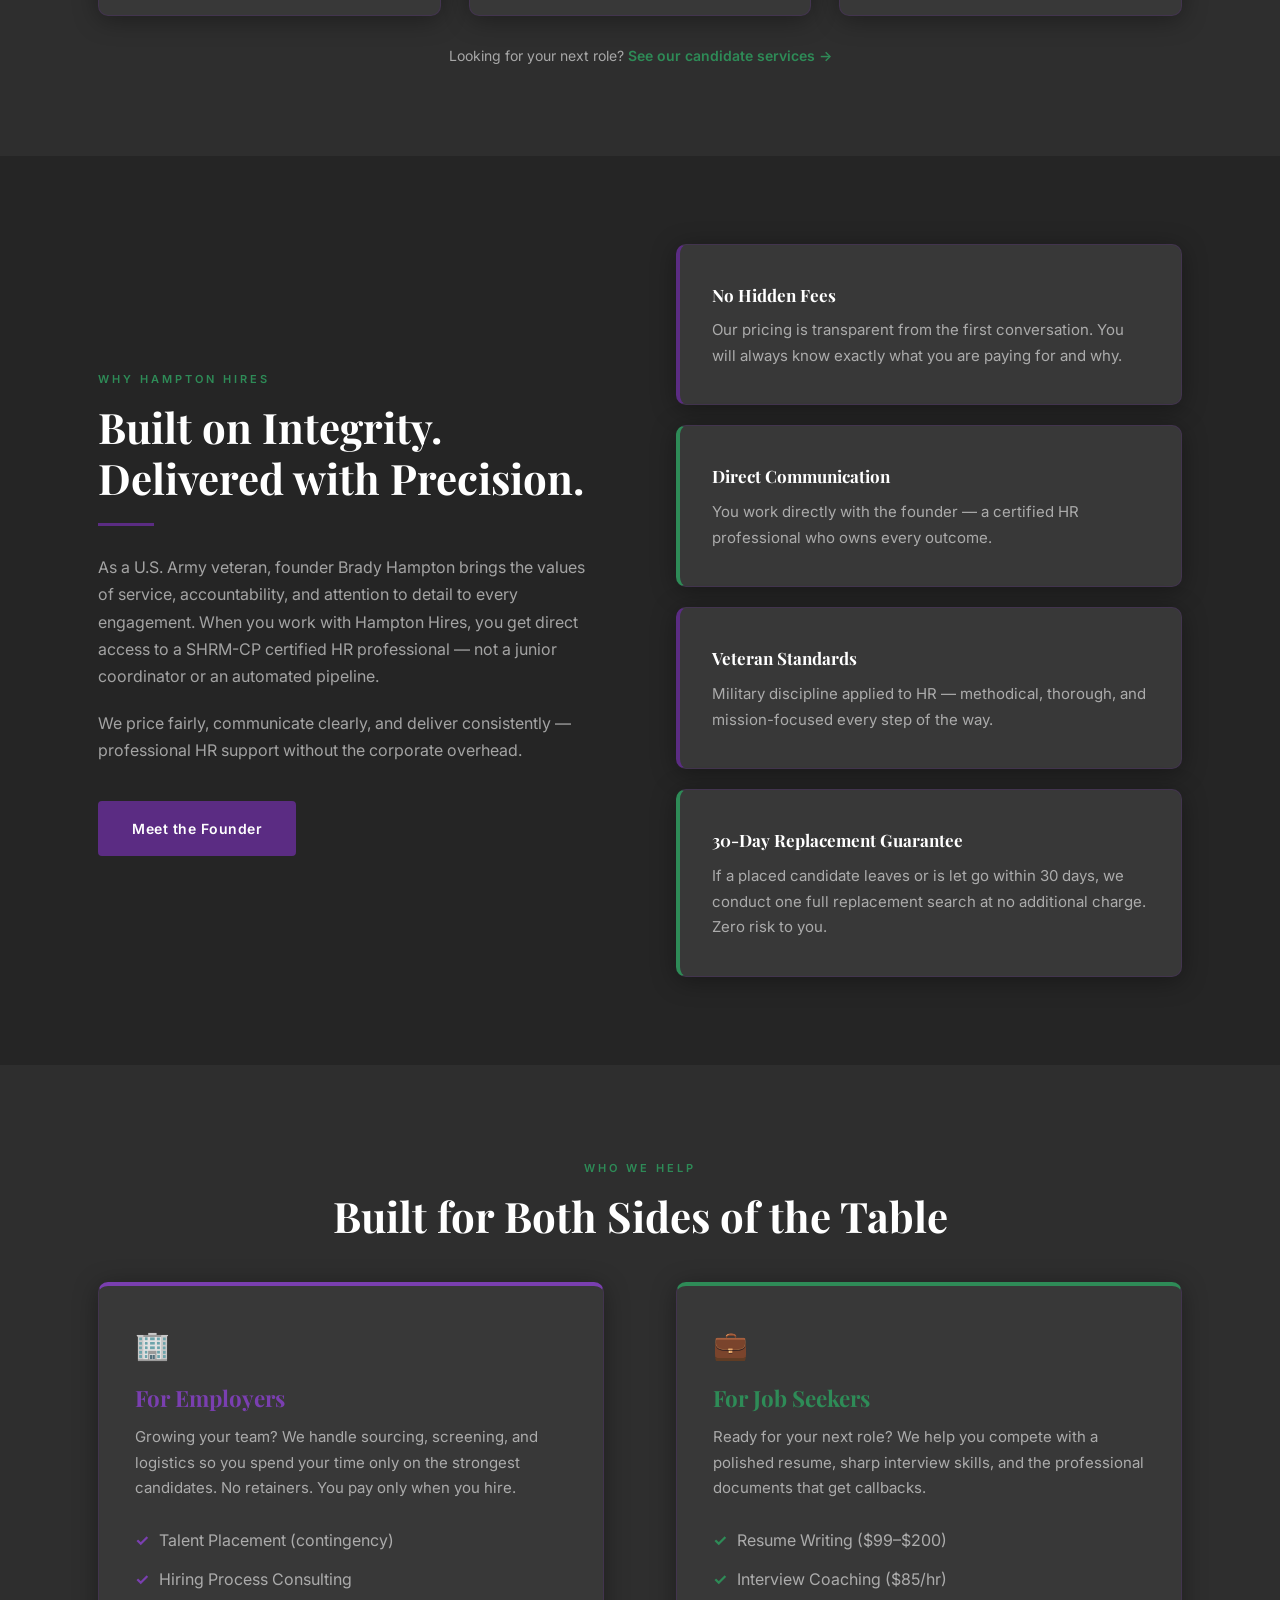
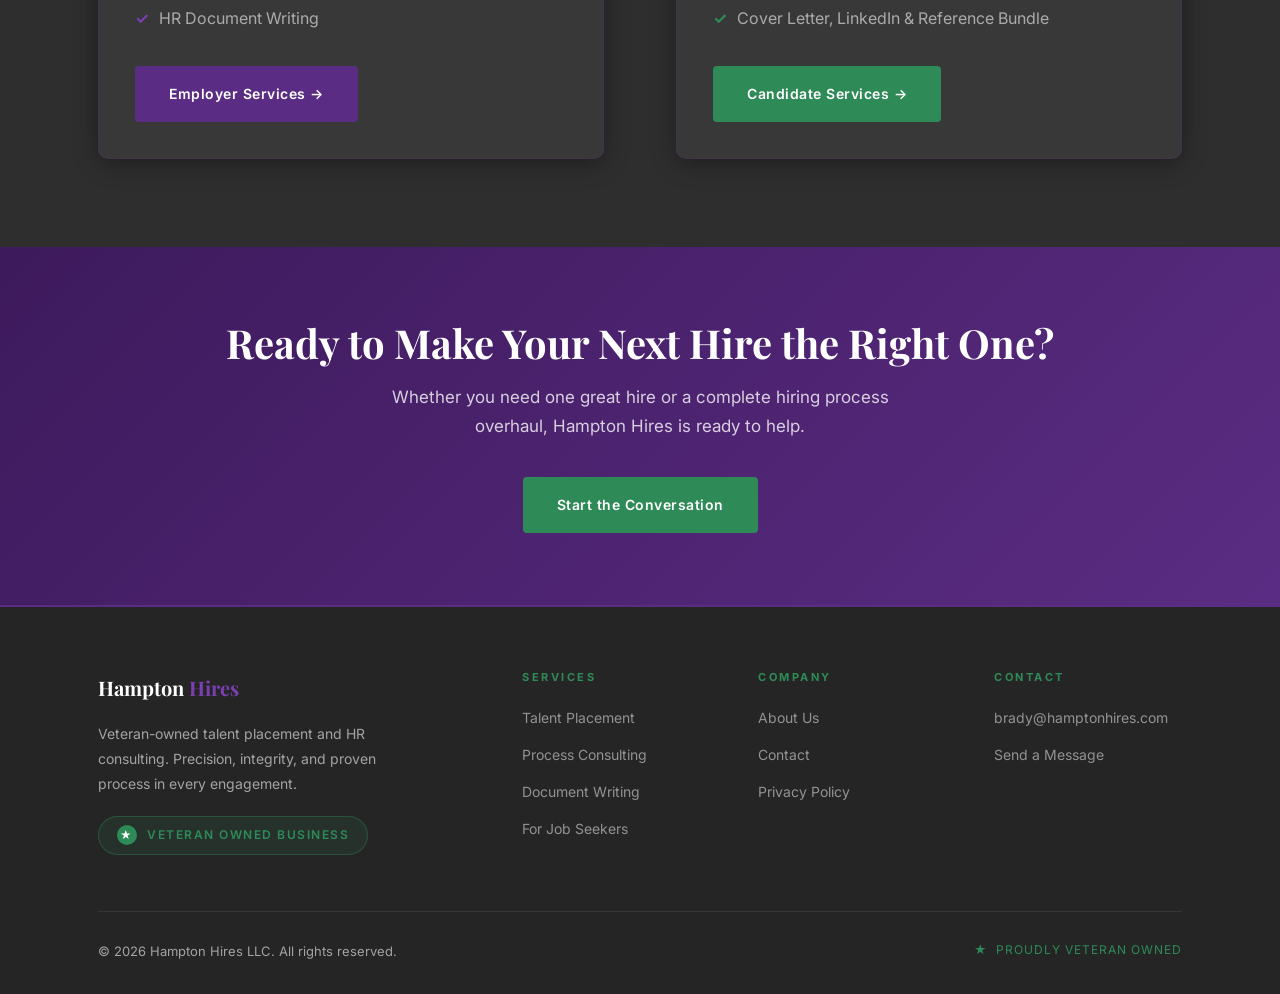
==== commit c8e27b14: "Slogan hero text: green instead of purple" ====
--- a/index.html
+++ b/index.html
@@ -70,7 +70,7 @@
       </div>
       <div class="hero-rule" style="margin-left:auto;margin-right:auto;"></div>
       <img src="logo.svg" alt="Hampton Hires — Never Sacrifice Quality" style="width:320px;max-width:90%;margin-bottom:20px;display:block;margin-left:auto;margin-right:auto;">
-      <p style="font-size:1.25rem;font-weight:700;color:#5B2C83;margin:0 auto 20px;text-align:center;letter-spacing:0.01em;">Having a hard time hiring? Hampton can help.</p>
+      <p style="font-size:1.25rem;font-weight:700;color:#27ae60;margin:0 auto 20px;text-align:center;letter-spacing:0.01em;">Having a hard time hiring? Hampton can help.</p>
       <p class="hero-sub" style="text-align:center;margin-left:auto;margin-right:auto;">Military precision meets HR expertise &mdash; to place the right people, build the right process, and protect your business with the right documentation.</p>
       <div class="hero-btns" style="justify-content:center;">
         <a href="https://calendly.com/brady-hampton-1/30min" target="_blank" rel="noopener" class="btn btn-emerald">Schedule a Consultation</a>
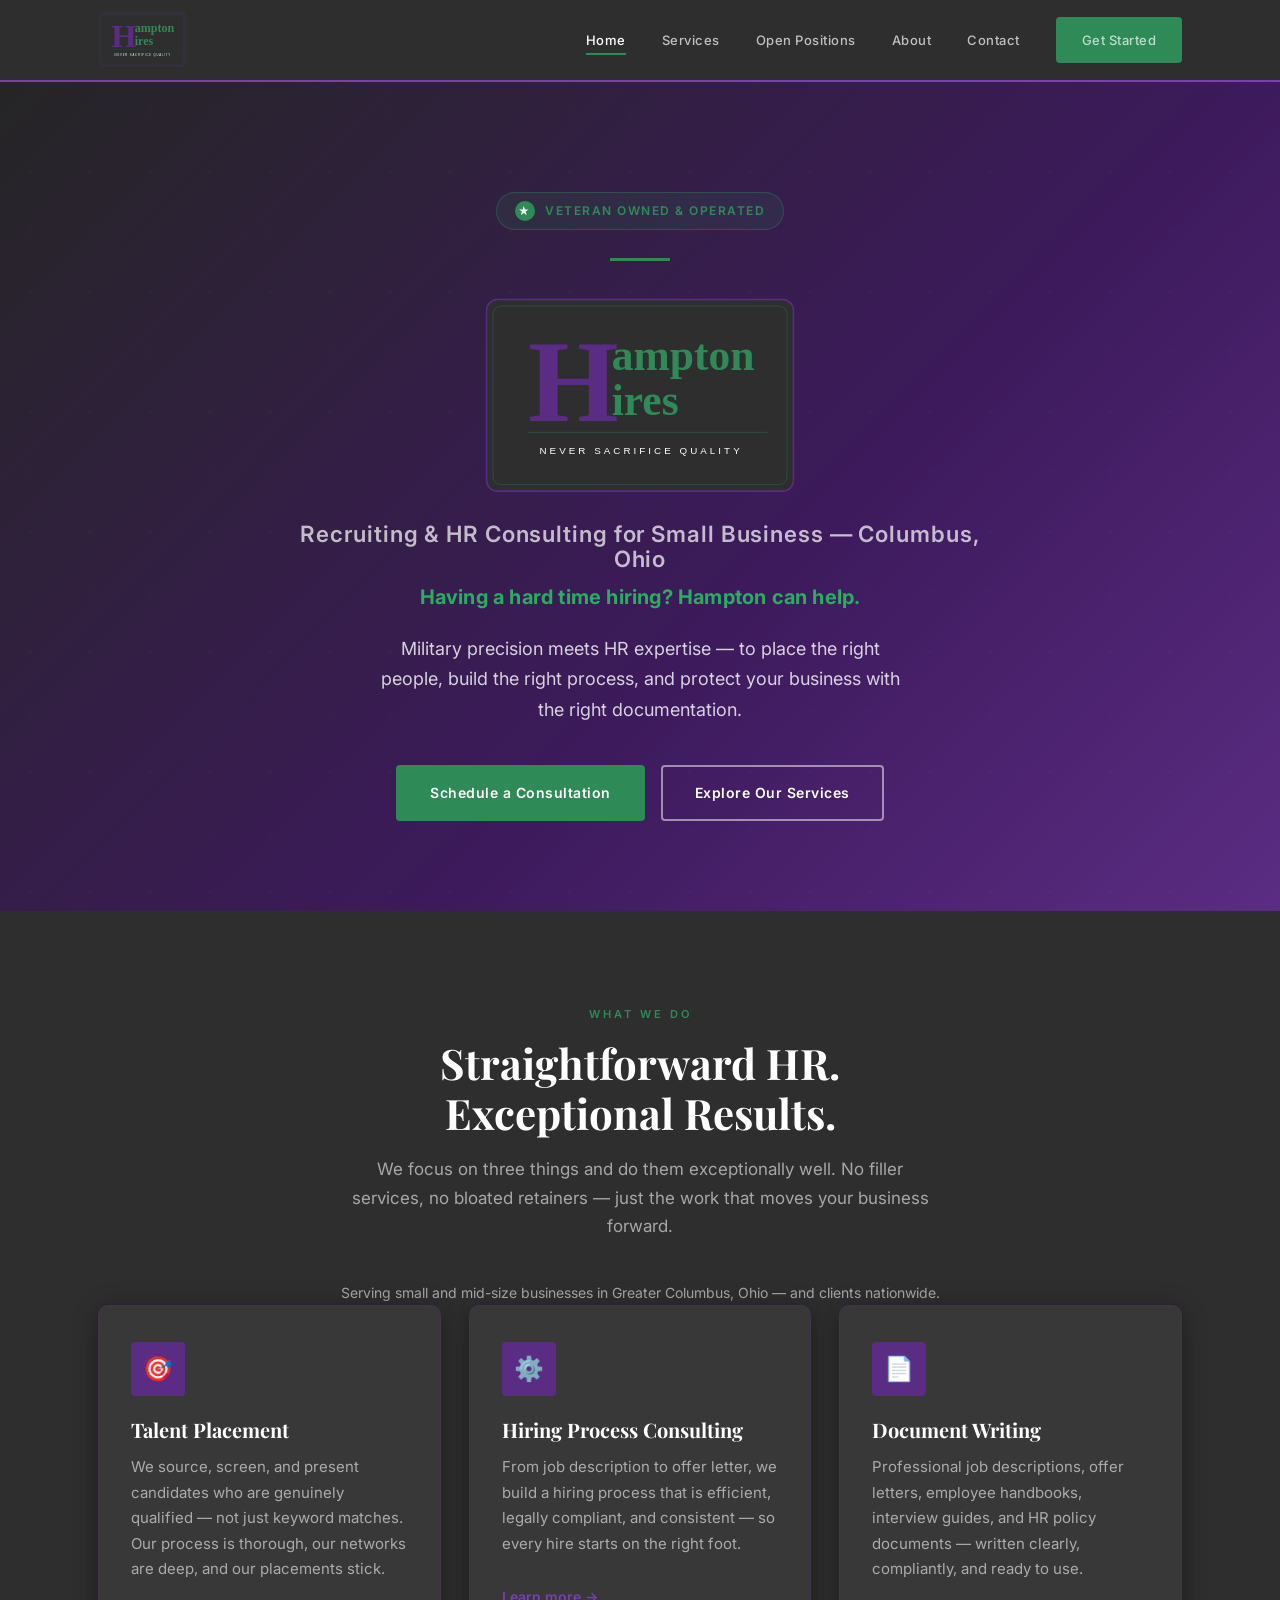
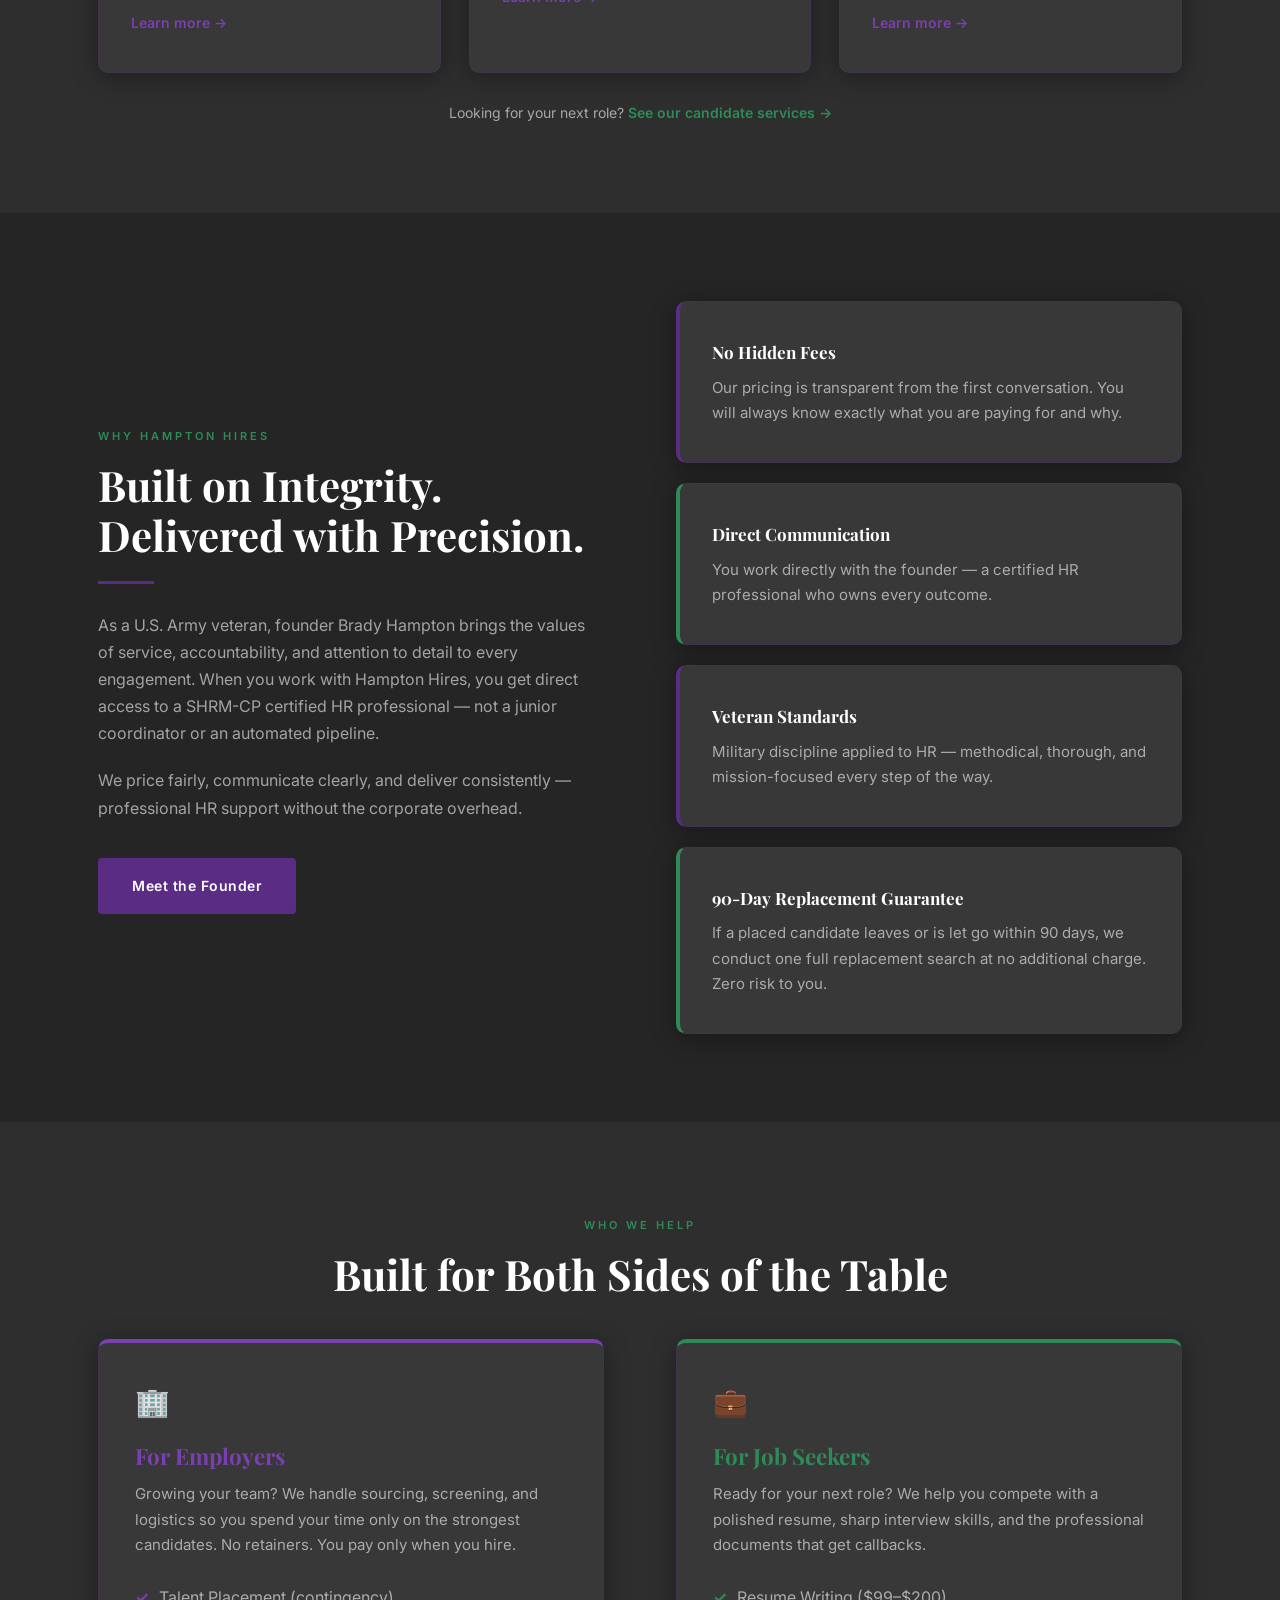
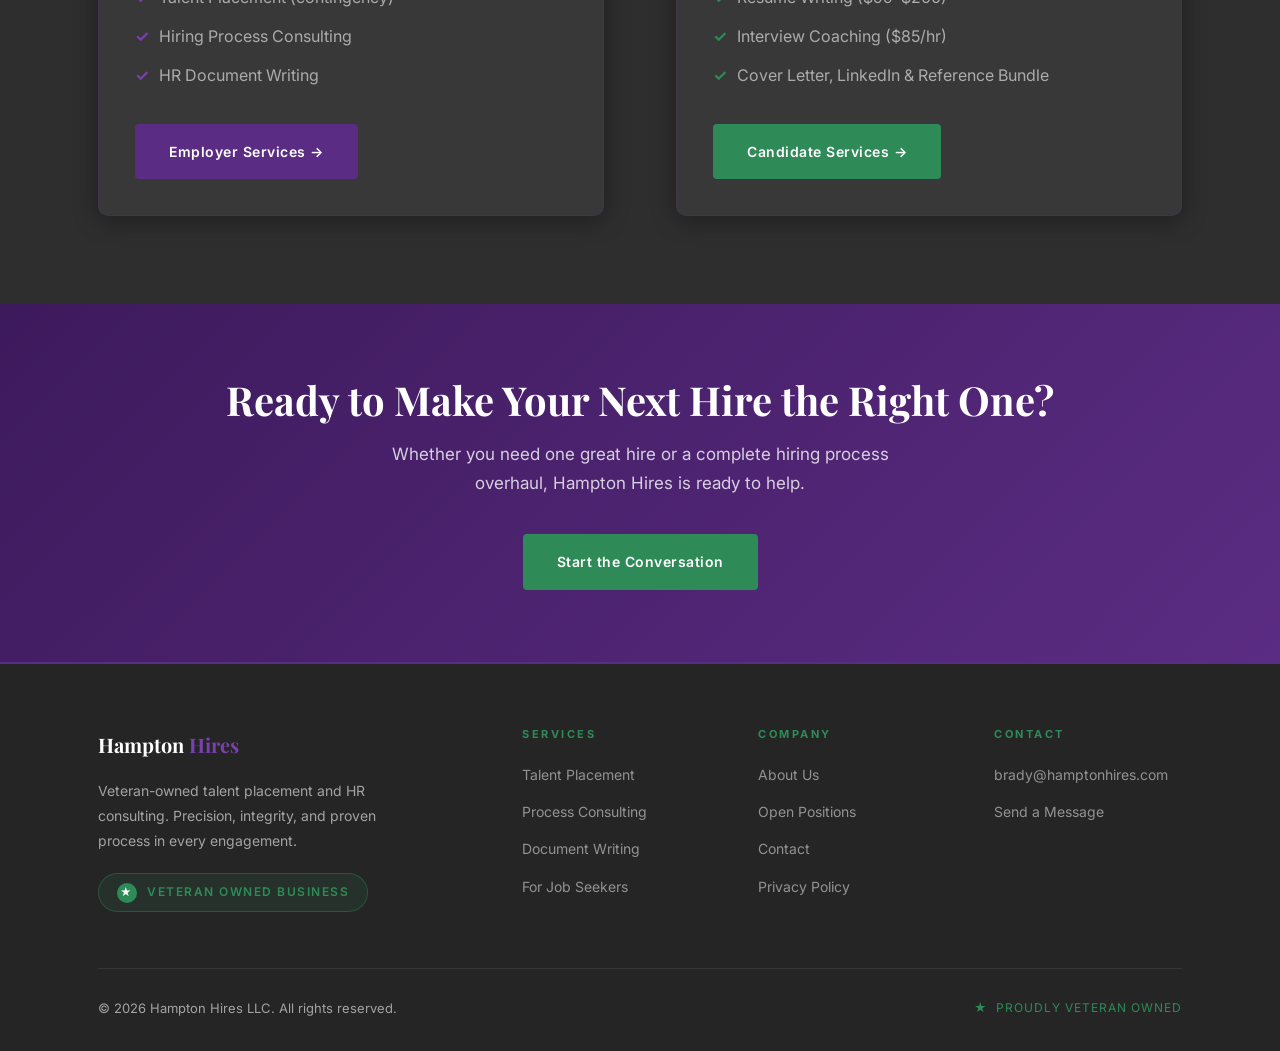
==== commit d8738d02: "90-day guarantee, Founder's Pricing, audit round 2: jobs page, nav, og:image, H1, schema, cleanup" ====
--- a/index.html
+++ b/index.html
@@ -9,6 +9,11 @@
   <meta property="og:description" content="Veteran-owned talent placement and HR consulting. Military precision meets HR expertise — Greater Columbus, Ohio and nationwide."/>
   <meta property="og:type" content="website"/>
   <meta property="og:url" content="https://hamptonhires.com/"/>
+  <meta property="og:image" content="https://hamptonhires.com/og-image.png"/>
+  <meta property="og:image:width" content="1200"/>
+  <meta property="og:image:height" content="630"/>
+  <meta name="twitter:card" content="summary_large_image"/>
+  <meta name="twitter:image" content="https://hamptonhires.com/og-image.png"/>
     <link rel="canonical" href="https://hamptonhires.com/"/>
   <link rel="icon" type="image/svg+xml" href="logo.svg"/>
   <link rel="stylesheet" href="styles.css"/>
@@ -40,7 +45,10 @@
       "jobTitle": "Founder",
       "hasCredential": "SHRM-CP"
     },
-    "knowsAbout": ["Talent Acquisition", "Recruiting", "HR Consulting", "Small Business HR", "Contingency Recruiting"]
+    "knowsAbout": ["Talent Acquisition", "Recruiting", "HR Consulting", "Small Business HR", "Contingency Recruiting"],
+    "sameAs": ["https://www.linkedin.com/company/116021055/"],
+    "priceRange": "$$",
+    "image": "https://hamptonhires.com/og-image.png"
   }
   </script>
 </head>
@@ -48,12 +56,13 @@
 
 <nav class="nav">
   <div class="container nav-inner">
-    <div class="nav-logo">
+    <a href="index.html" class="nav-logo">
       <img src="logo.svg" alt="Hampton Hires — Never Sacrifice Quality" height="52" style="display:block;">
-    </div>
+    </a>
     <div class="nav-links">
       <a href="index.html" class="active">Home</a>
       <a href="services.html">Services</a>
+      <a href="jobs.html">Open Positions</a>
       <a href="about.html">About</a>
       <a href="contact.html">Contact</a>
       <a href="https://calendly.com/brady-hampton-1/30min" target="_blank" rel="noopener" class="btn btn-emerald nav-cta">Get Started</a>
@@ -70,6 +79,7 @@
       </div>
       <div class="hero-rule" style="margin-left:auto;margin-right:auto;"></div>
       <img src="logo.svg" alt="Hampton Hires — Never Sacrifice Quality" style="width:320px;max-width:90%;margin-bottom:20px;display:block;margin-left:auto;margin-right:auto;">
+      <h1 style="font-size:clamp(1.1rem,2.5vw,1.4rem);font-weight:600;color:rgba(255,255,255,0.7);letter-spacing:0.04em;text-align:center;margin:0 auto 8px;font-family:inherit;">Recruiting &amp; HR Consulting for Small Business &mdash; Columbus, Ohio</h1>
       <p style="font-size:1.25rem;font-weight:700;color:#27ae60;margin:0 auto 20px;text-align:center;letter-spacing:0.01em;">Having a hard time hiring? Hampton can help.</p>
       <p class="hero-sub" style="text-align:center;margin-left:auto;margin-right:auto;">Military precision meets HR expertise &mdash; to place the right people, build the right process, and protect your business with the right documentation.</p>
       <div class="hero-btns" style="justify-content:center;">
@@ -137,8 +147,8 @@
           <p>Military discipline applied to HR &mdash; methodical, thorough, and mission-focused every step of the way.</p>
         </div>
         <div class="card" style="border-left:4px solid var(--emerald);">
-          <div style="font-family:'Playfair Display',serif;font-size:17px;font-weight:700;margin-bottom:8px;color:var(--white);">30-Day Replacement Guarantee</div>
-          <p>If a placed candidate leaves or is let go within 30 days, we conduct one full replacement search at no additional charge. Zero risk to you.</p>
+          <div style="font-family:'Playfair Display',serif;font-size:17px;font-weight:700;margin-bottom:8px;color:var(--white);">90-Day Replacement Guarantee</div>
+          <p>If a placed candidate leaves or is let go within 90 days, we conduct one full replacement search at no additional charge. Zero risk to you.</p>
         </div>
       </div>
     </div>
@@ -208,7 +218,8 @@
         <h4>Company</h4>
         <ul>
           <li><a href="about.html">About Us</a></li>
-                    <li><a href="contact.html">Contact</a></li>
+          <li><a href="jobs.html">Open Positions</a></li>
+          <li><a href="contact.html">Contact</a></li>
           <li><a href="privacy.html">Privacy Policy</a></li>
         </ul>
       </div>
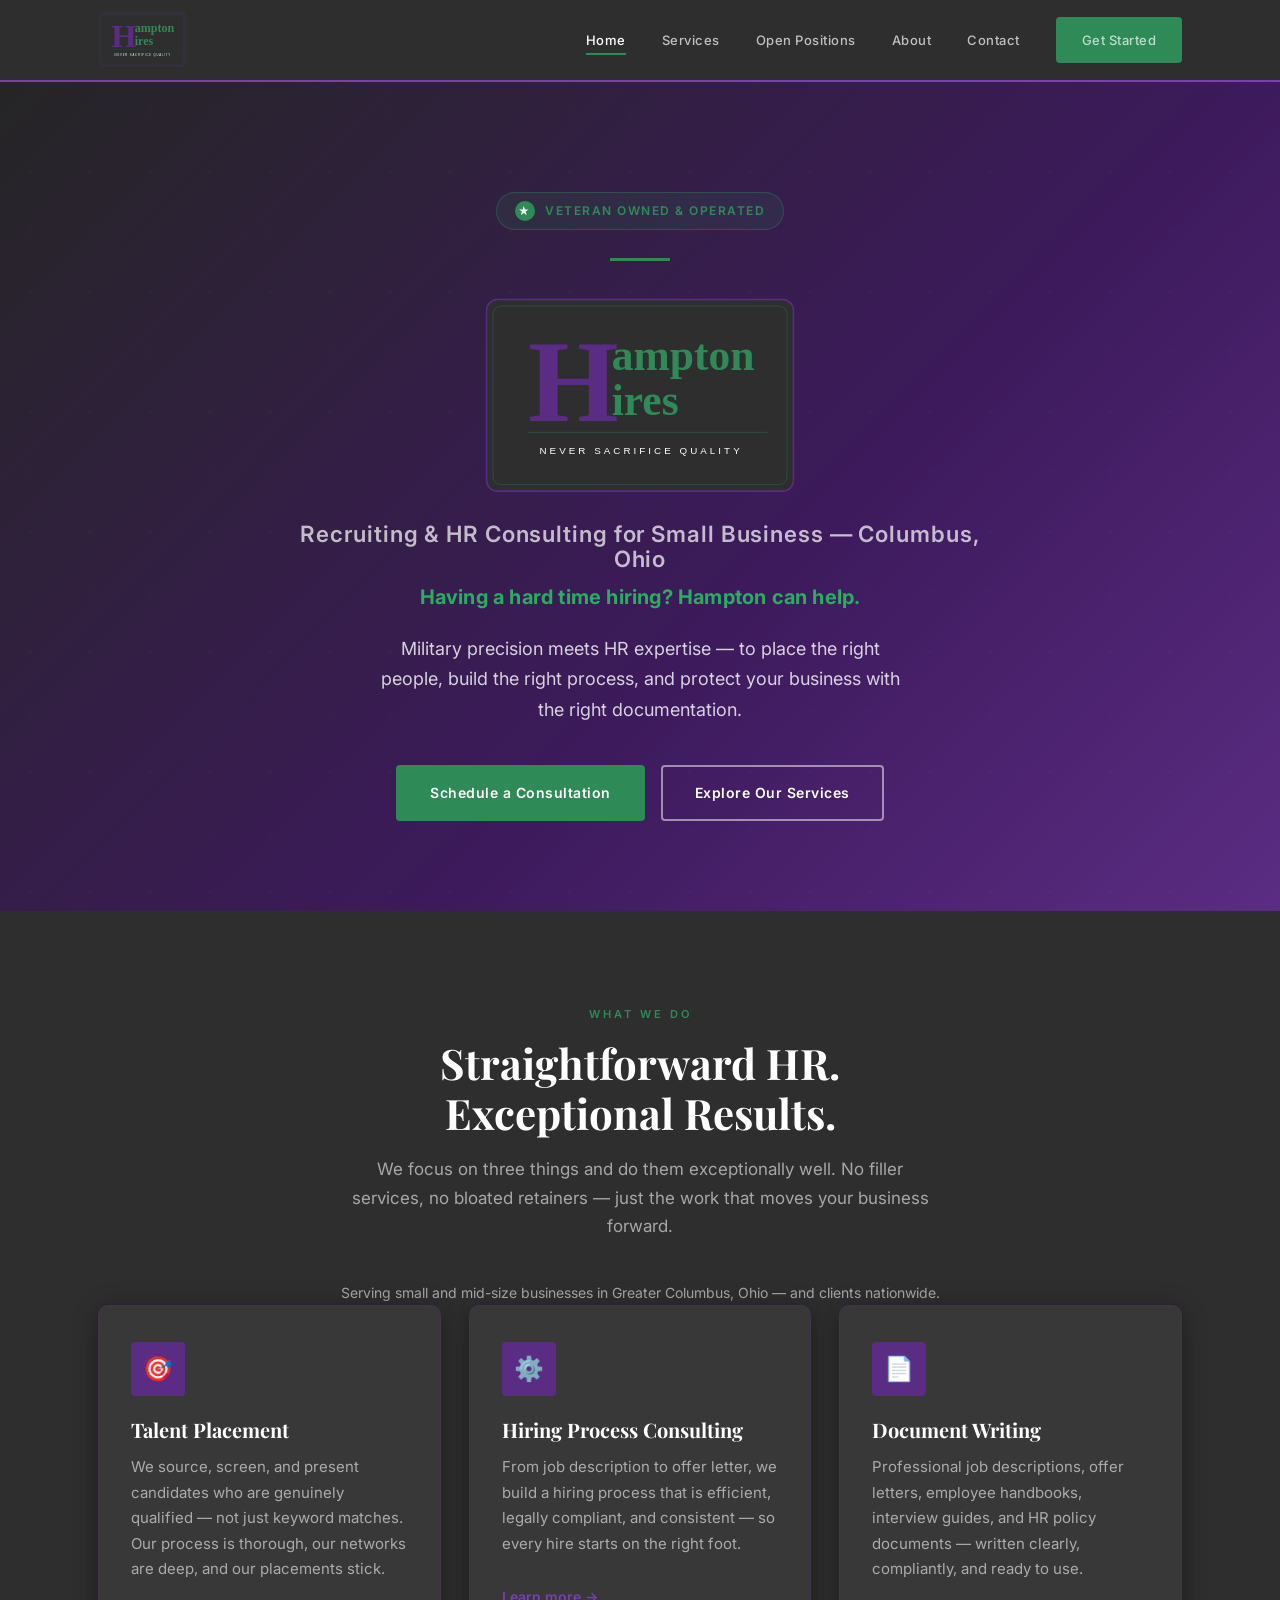
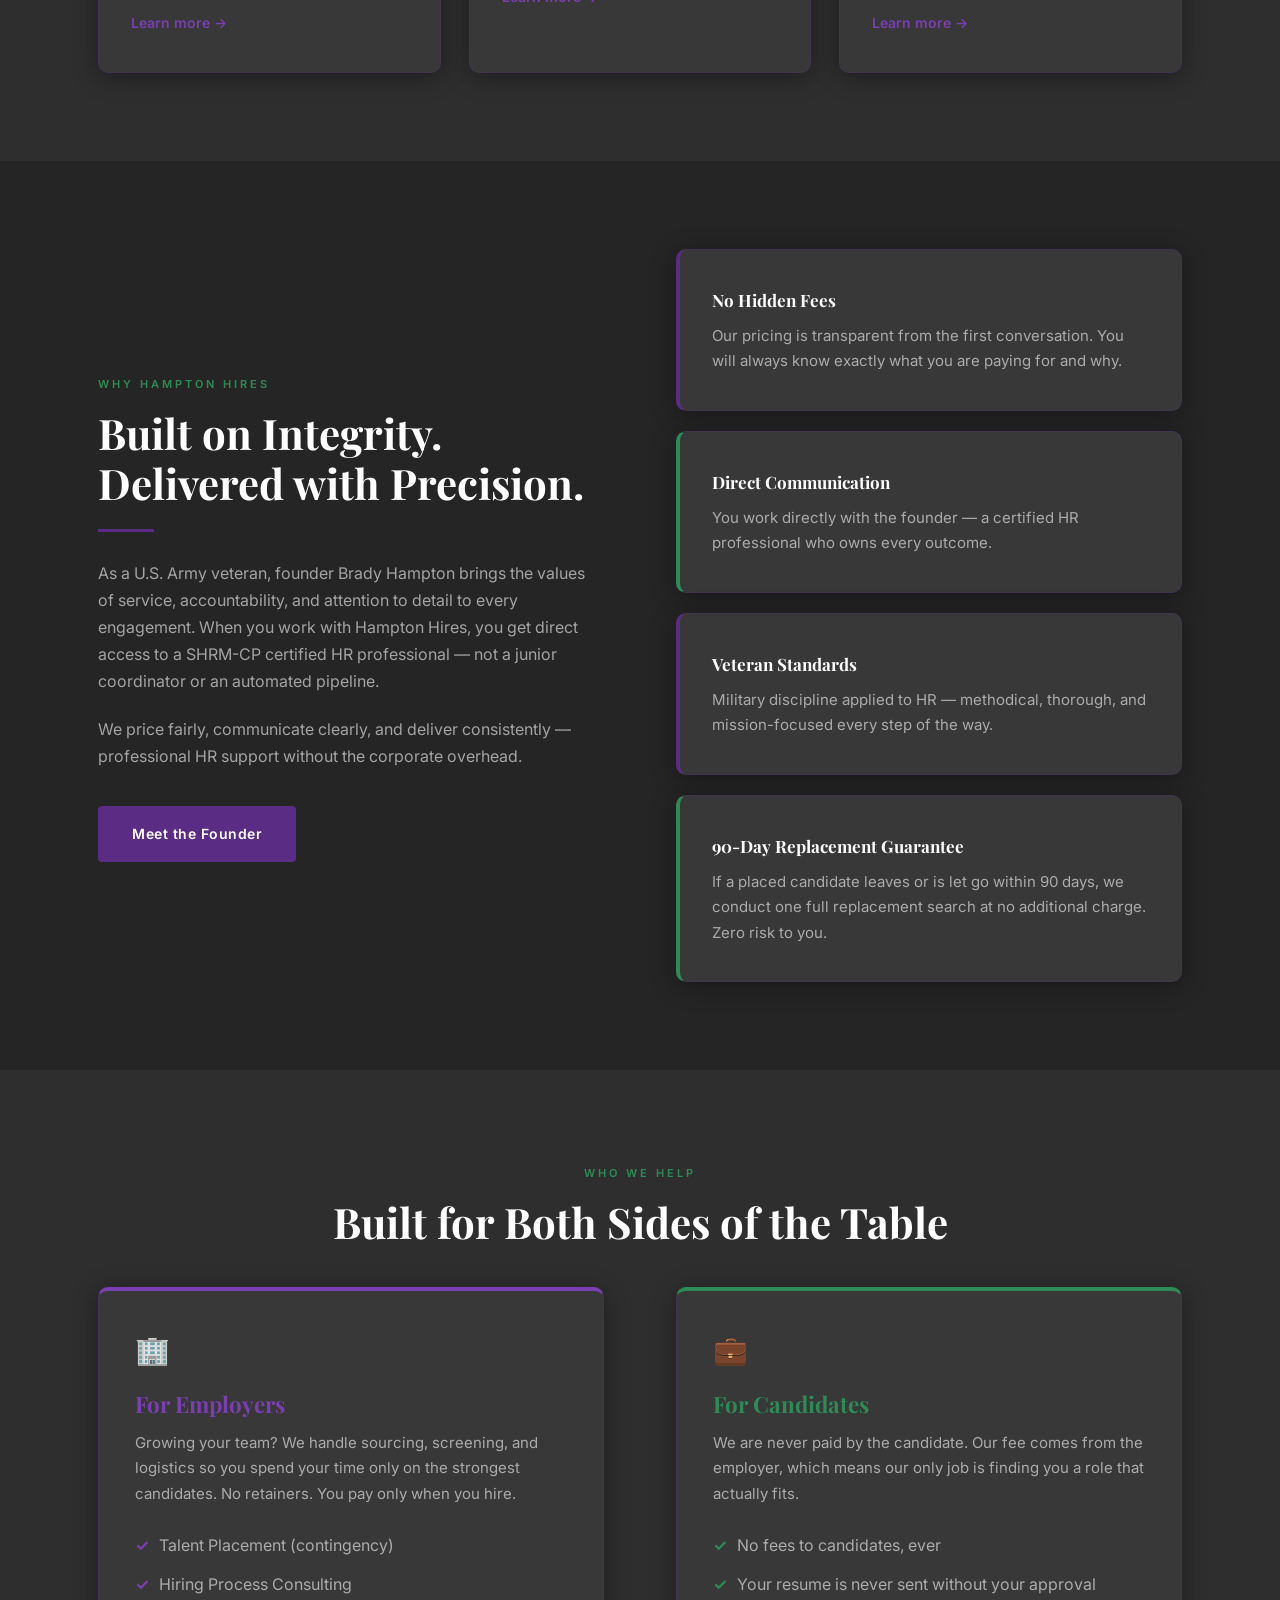
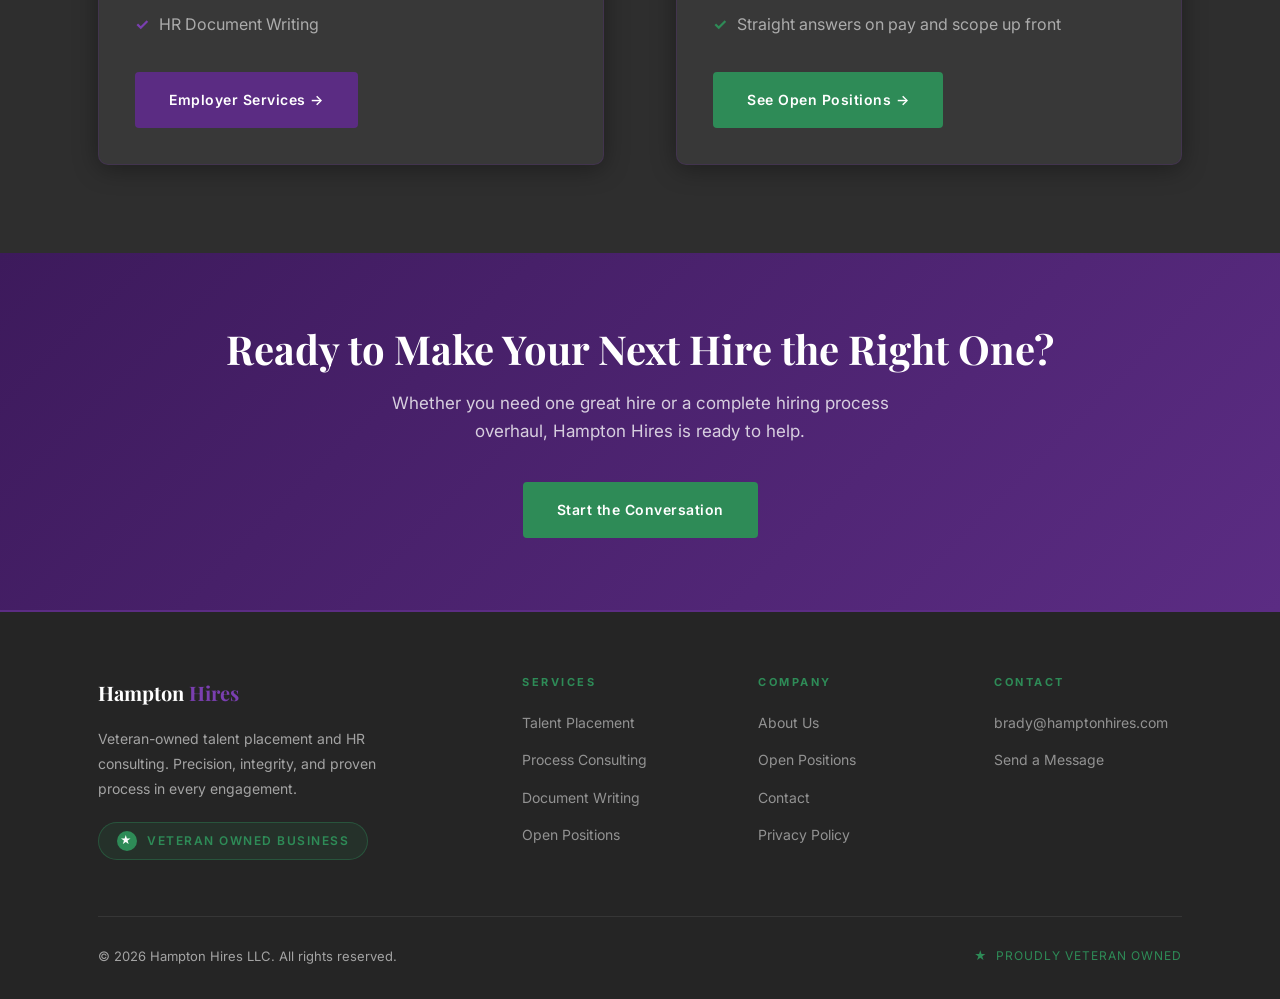
==== commit cc446476: "Remove candidate-facing services; site is employer-facing only" ====
--- a/index.html
+++ b/index.html
@@ -118,7 +118,6 @@
         <br/><a href="services.html" style="color:var(--purple-light);font-weight:600;font-size:14px;">Learn more &rarr;</a>
       </div>
     </div>
-    <p style="text-align:center;margin-top:28px;font-size:14px;color:var(--text-muted);">Looking for your next role? <a href="services.html#candidates" style="color:var(--emerald);font-weight:600;">See our candidate services &rarr;</a></p>
   </div>
 </section>
 
@@ -155,7 +154,7 @@
   </div>
 </section>
 
-<!-- FOR EMPLOYERS / FOR JOB SEEKERS -->
+<!-- FOR EMPLOYERS / FOR CANDIDATES -->
 <section class="section">
   <div class="container">
     <div class="text-center" style="margin-bottom:40px;">
@@ -176,14 +175,14 @@
       </div>
       <div class="card" style="border-top:4px solid var(--emerald);padding:36px;">
         <div style="font-size:28px;margin-bottom:16px;">&#128188;</div>
-        <h3 style="color:var(--emerald);font-family:'Playfair Display',serif;font-size:1.4rem;margin-bottom:12px;">For Job Seekers</h3>
-        <p style="color:var(--text-muted);margin-bottom:20px;">Ready for your next role? We help you compete with a polished resume, sharp interview skills, and the professional documents that get callbacks.</p>
+        <h3 style="color:var(--emerald);font-family:'Playfair Display',serif;font-size:1.4rem;margin-bottom:12px;">For Candidates</h3>
+        <p style="color:var(--text-muted);margin-bottom:20px;">We are never paid by the candidate. Our fee comes from the employer, which means our only job is finding you a role that actually fits.</p>
         <ul style="list-style:none;padding:0;margin:0 0 28px;">
-          <li style="padding:6px 0;color:var(--text-muted);display:flex;gap:10px;"><span style="color:var(--emerald);font-weight:700;">&#10003;</span> Resume Writing ($99&ndash;$200)</li>
-          <li style="padding:6px 0;color:var(--text-muted);display:flex;gap:10px;"><span style="color:var(--emerald);font-weight:700;">&#10003;</span> Interview Coaching ($85/hr)</li>
-          <li style="padding:6px 0;color:var(--text-muted);display:flex;gap:10px;"><span style="color:var(--emerald);font-weight:700;">&#10003;</span> Cover Letter, LinkedIn &amp; Reference Bundle</li>
-        </ul>
-        <a href="services.html#candidates" class="btn btn-emerald">Candidate Services &rarr;</a>
+          <li style="padding:6px 0;color:var(--text-muted);display:flex;gap:10px;"><span style="color:var(--emerald);font-weight:700;">&#10003;</span> No fees to candidates, ever</li>
+          <li style="padding:6px 0;color:var(--text-muted);display:flex;gap:10px;"><span style="color:var(--emerald);font-weight:700;">&#10003;</span> Your resume is never sent without your approval</li>
+          <li style="padding:6px 0;color:var(--text-muted);display:flex;gap:10px;"><span style="color:var(--emerald);font-weight:700;">&#10003;</span> Straight answers on pay and scope up front</li>
+        </ul>
+        <a href="jobs.html" class="btn btn-emerald">See Open Positions &rarr;</a>
       </div>
     </div>
   </div>
@@ -211,7 +210,7 @@
           <li><a href="services.html">Talent Placement</a></li>
           <li><a href="services.html">Process Consulting</a></li>
           <li><a href="services.html">Document Writing</a></li>
-          <li><a href="services.html#candidates">For Job Seekers</a></li>
+          <li><a href="jobs.html">Open Positions</a></li>
         </ul>
       </div>
       <div>
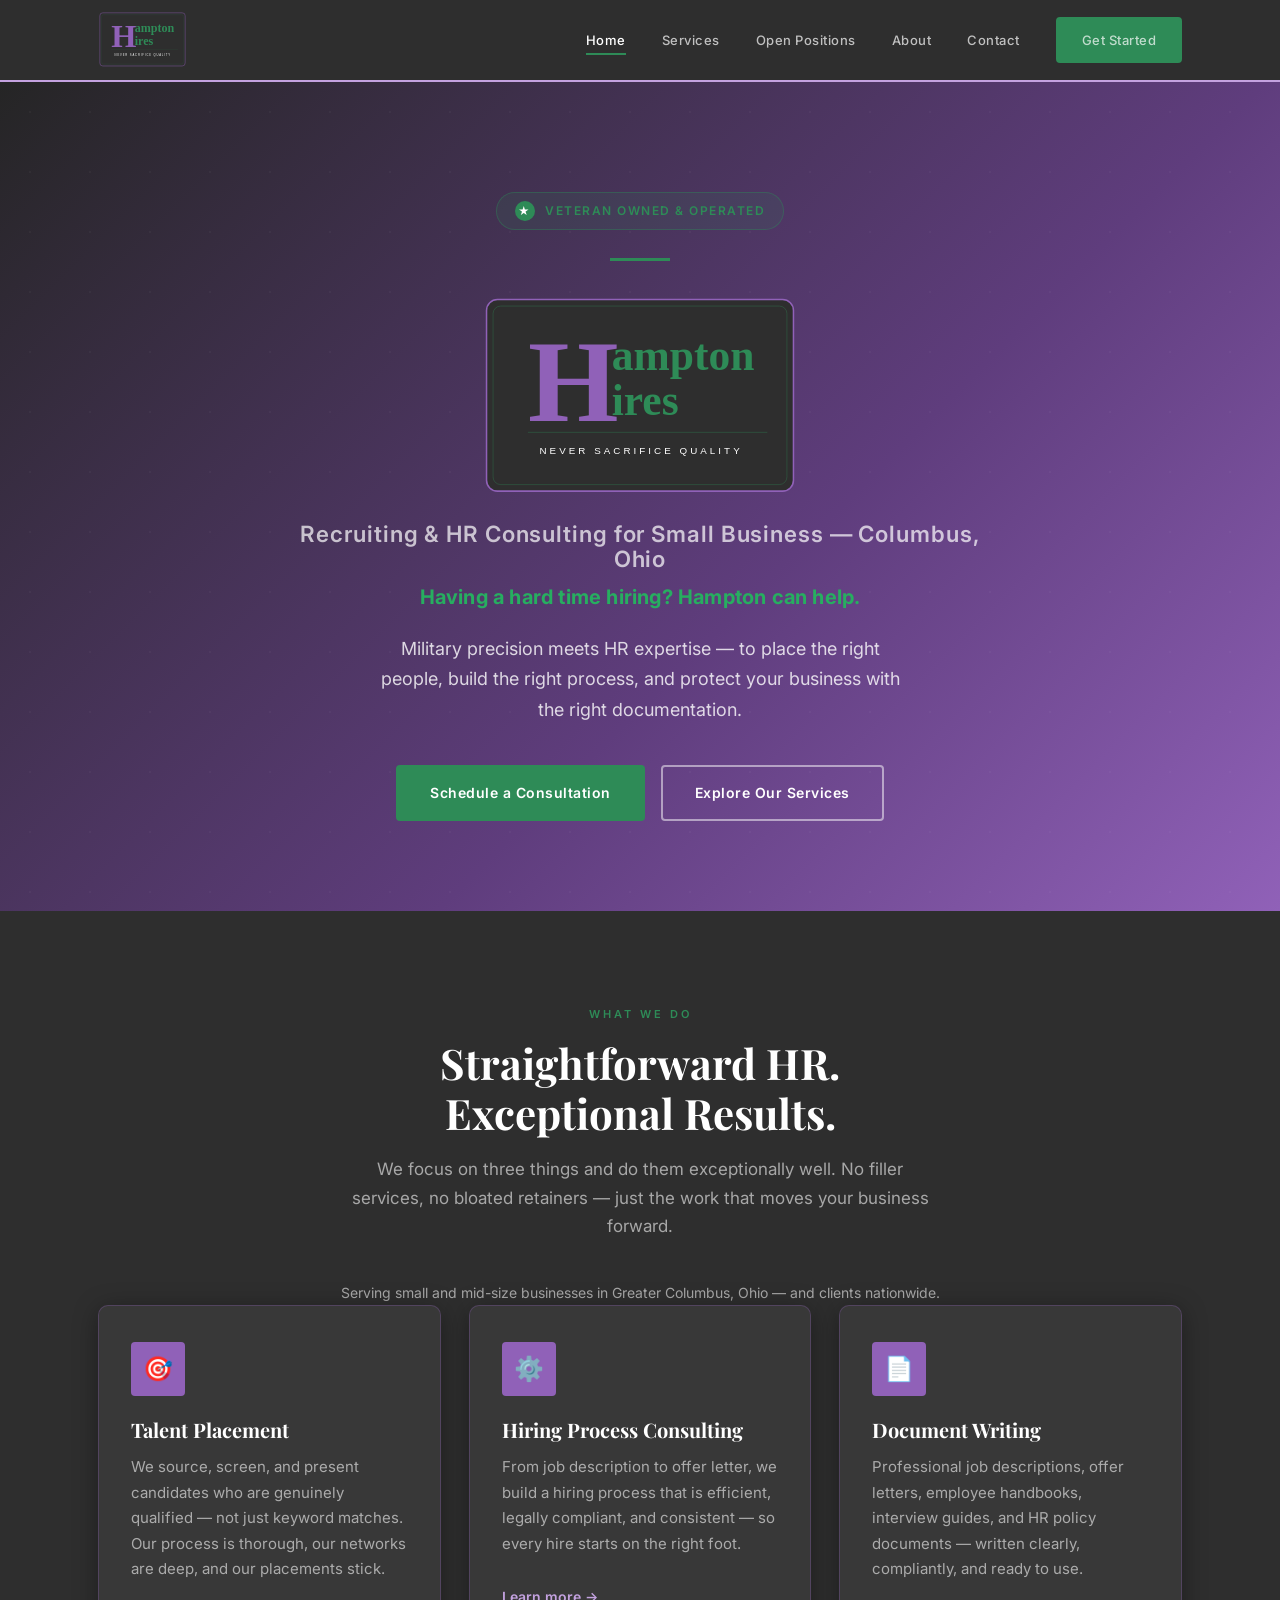
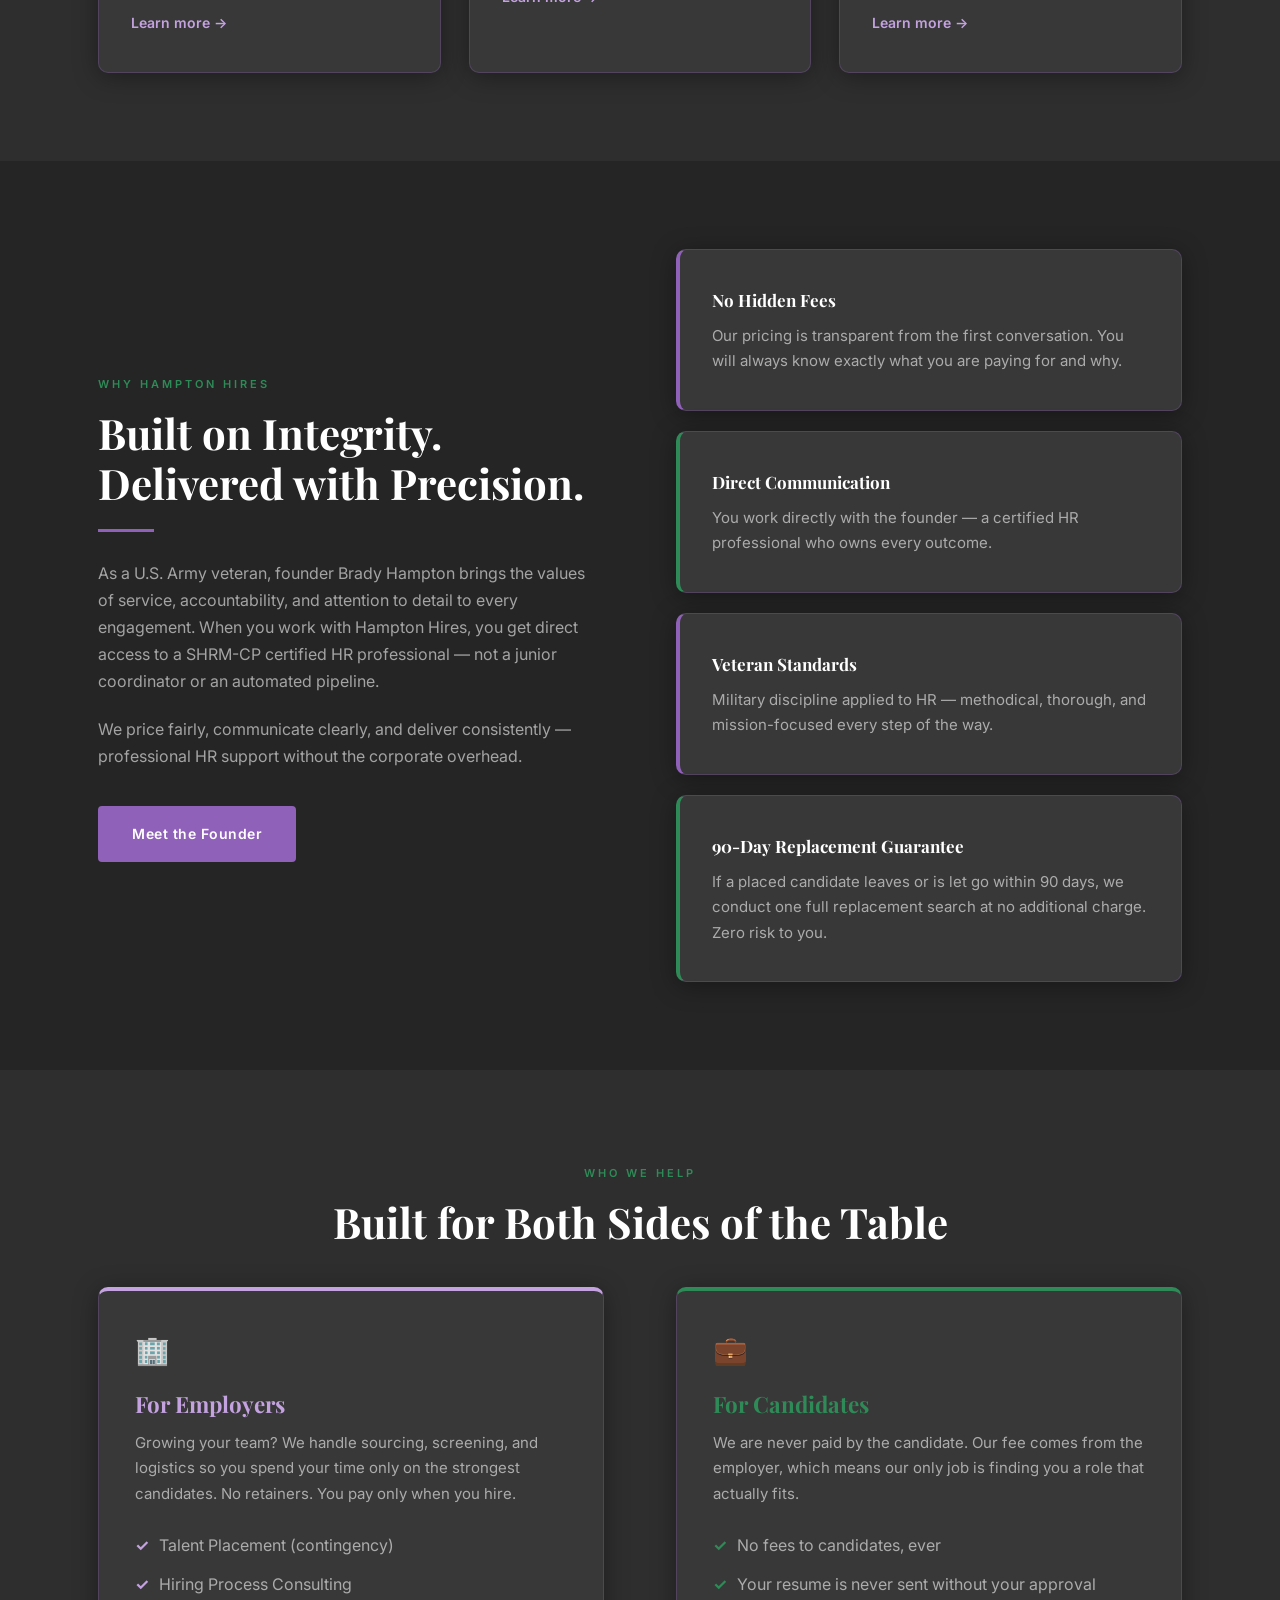
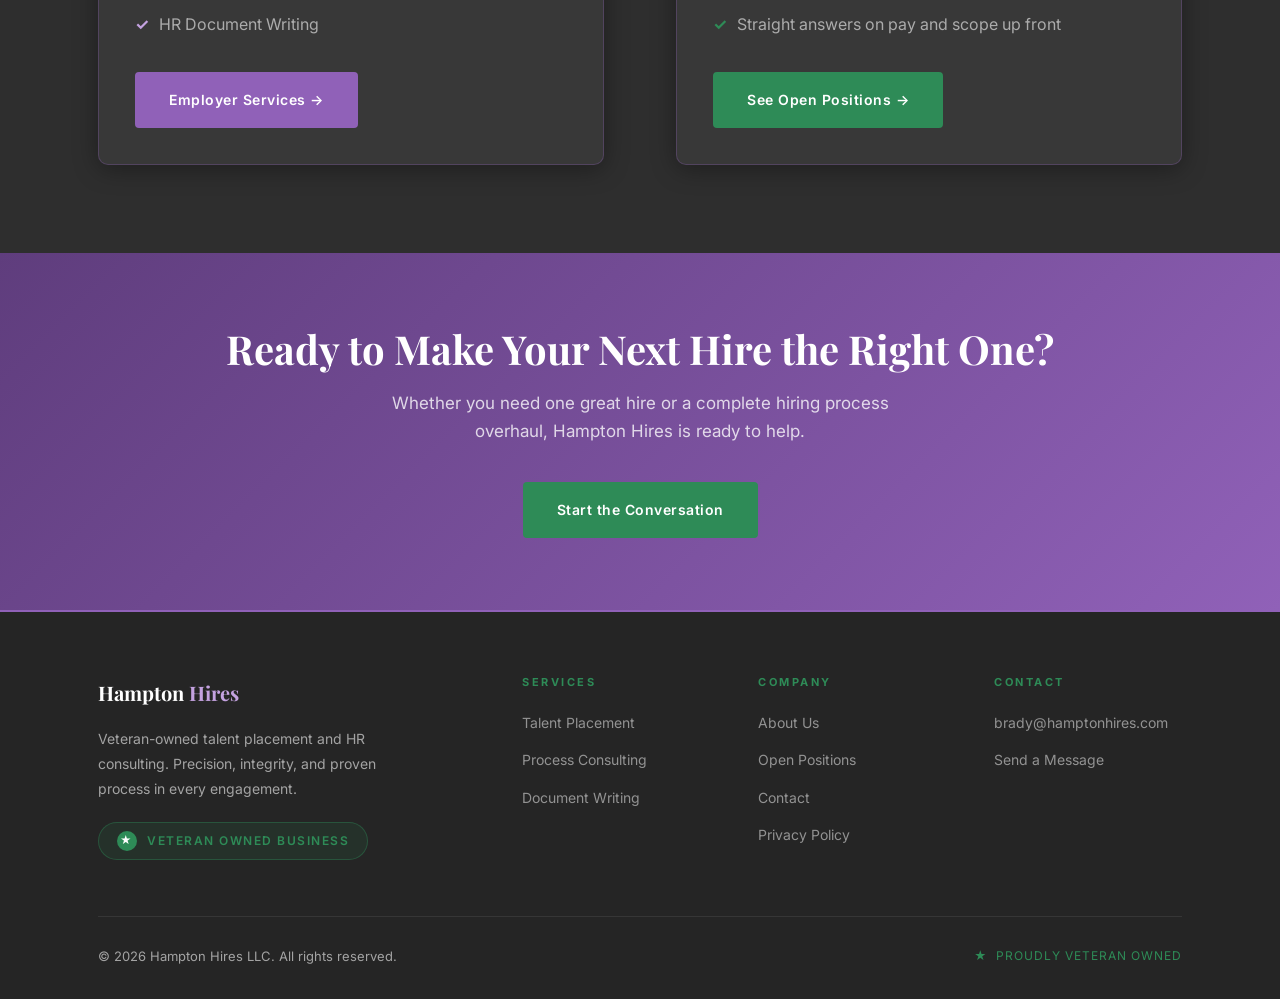
==== commit 49791153: "Switch brand purple to orchid; update logo and og-image to match" ====
--- a/index.html
+++ b/index.html
@@ -210,7 +210,6 @@
           <li><a href="services.html">Talent Placement</a></li>
           <li><a href="services.html">Process Consulting</a></li>
           <li><a href="services.html">Document Writing</a></li>
-          <li><a href="jobs.html">Open Positions</a></li>
         </ul>
       </div>
       <div>
--- a/styles.css
+++ b/styles.css
@@ -1,7 +1,7 @@
 /* ═══════════════════════════════════════════════
    HAMPTON HIRES — Shared Stylesheet
    Colors (matching logo):
-     Purple   #5b2c83  (primary)
+     Purple   #9061b8  (primary — orchid)
      Emerald  #2e8b57  (secondary / veteran)
      Charcoal #2e2e2e  (main dark background)
      Dark     #252525  (deeper sections)
@@ -14,9 +14,9 @@
 *, *::before, *::after { box-sizing: border-box; margin: 0; padding: 0; }
 
 :root {
-  --purple:        #5b2c83;
-  --purple-dark:   #3d1a5c;
-  --purple-light:  #7a3fb0;
+  --purple:        #9061b8;
+  --purple-dark:   #5f3d7d;
+  --purple-light:  #c4a2e0;
   --emerald:       #2e8b57;
   --emerald-dark:  #1f6340;
   --charcoal:      #2e2e2e;
@@ -27,7 +27,7 @@
   --white:         #ffffff;
   --text:          #f0f0f0;
   --text-muted:    rgba(255,255,255,0.58);
-  --border:        rgba(91,44,131,0.3);
+  --border:        rgba(144,97,184,0.3);
   --radius:        4px;
   --radius-lg:     10px;
   --shadow:        0 4px 24px rgba(0,0,0,0.35);
@@ -113,7 +113,7 @@
   background: var(--purple-dark);
   border-color: var(--purple-dark);
   transform: translateY(-1px);
-  box-shadow: 0 6px 20px rgba(91,44,131,0.4);
+  box-shadow: 0 6px 20px rgba(144,97,184,0.4);
 }
 
 .btn-emerald {
@@ -302,7 +302,7 @@
 
 .card {
   background: var(--charcoal-card);
-  border: 1px solid rgba(91,44,131,0.3);
+  border: 1px solid rgba(144,97,184,0.3);
   border-radius: var(--radius-lg);
   padding: 36px 32px;
   box-shadow: var(--shadow);
@@ -312,7 +312,7 @@
 .card:hover {
   transform: translateY(-4px);
   box-shadow: var(--shadow-lg);
-  border-color: rgba(91,44,131,0.55);
+  border-color: rgba(144,97,184,0.55);
 }
 
 .card h3 { font-size: 20px; margin-bottom: 12px; color: var(--white); }
@@ -347,8 +347,8 @@
 .stats-bar {
   background: var(--purple-dark);
   padding: 48px 0;
-  border-top: 1px solid rgba(91,44,131,0.4);
-  border-bottom: 1px solid rgba(91,44,131,0.4);
+  border-top: 1px solid rgba(144,97,184,0.4);
+  border-bottom: 1px solid rgba(144,97,184,0.4);
 }
 
 .stats-grid {
@@ -410,7 +410,7 @@
 /* ── JOB CARDS ── */
 .job-card {
   background: var(--charcoal-card);
-  border: 1px solid rgba(91,44,131,0.25);
+  border: 1px solid rgba(144,97,184,0.25);
   border-left: 4px solid var(--purple);
   border-radius: var(--radius-lg);
   padding: 28px 32px;
@@ -442,7 +442,7 @@
 
 .job-tag {
   display: inline-block;
-  background: rgba(91,44,131,0.2);
+  background: rgba(144,97,184,0.2);
   color: var(--purple-light);
   font-size: 11px;
   font-weight: 600;
@@ -450,7 +450,7 @@
   text-transform: uppercase;
   padding: 4px 12px;
   border-radius: 20px;
-  border: 1px solid rgba(91,44,131,0.35);
+  border: 1px solid rgba(144,97,184,0.35);
 }
 
 /* ── FOOTER ── */
@@ -518,7 +518,7 @@
   background: linear-gradient(135deg, var(--charcoal-dark) 0%, var(--purple-dark) 100%);
   padding: 72px 0 60px;
   color: var(--white);
-  border-bottom: 1px solid rgba(91,44,131,0.3);
+  border-bottom: 1px solid rgba(144,97,184,0.3);
 }
 
 .page-header h1 { color: var(--white); font-size: clamp(32px,5vw,52px); }
@@ -537,7 +537,7 @@
 input, textarea, select {
   width: 100%;
   padding: 13px 16px;
-  border: 1px solid rgba(91,44,131,0.35);
+  border: 1px solid rgba(144,97,184,0.35);
   border-radius: var(--radius);
   font-family: 'Inter', sans-serif;
   font-size: 15px;
@@ -550,7 +550,7 @@
 select option { background: var(--charcoal-dark); color: var(--text); }
 input:focus, textarea:focus, select:focus {
   border-color: var(--purple-light);
-  box-shadow: 0 0 0 3px rgba(91,44,131,0.2);
+  box-shadow: 0 0 0 3px rgba(144,97,184,0.2);
 }
 textarea { min-height: 140px; resize: vertical; }
 
